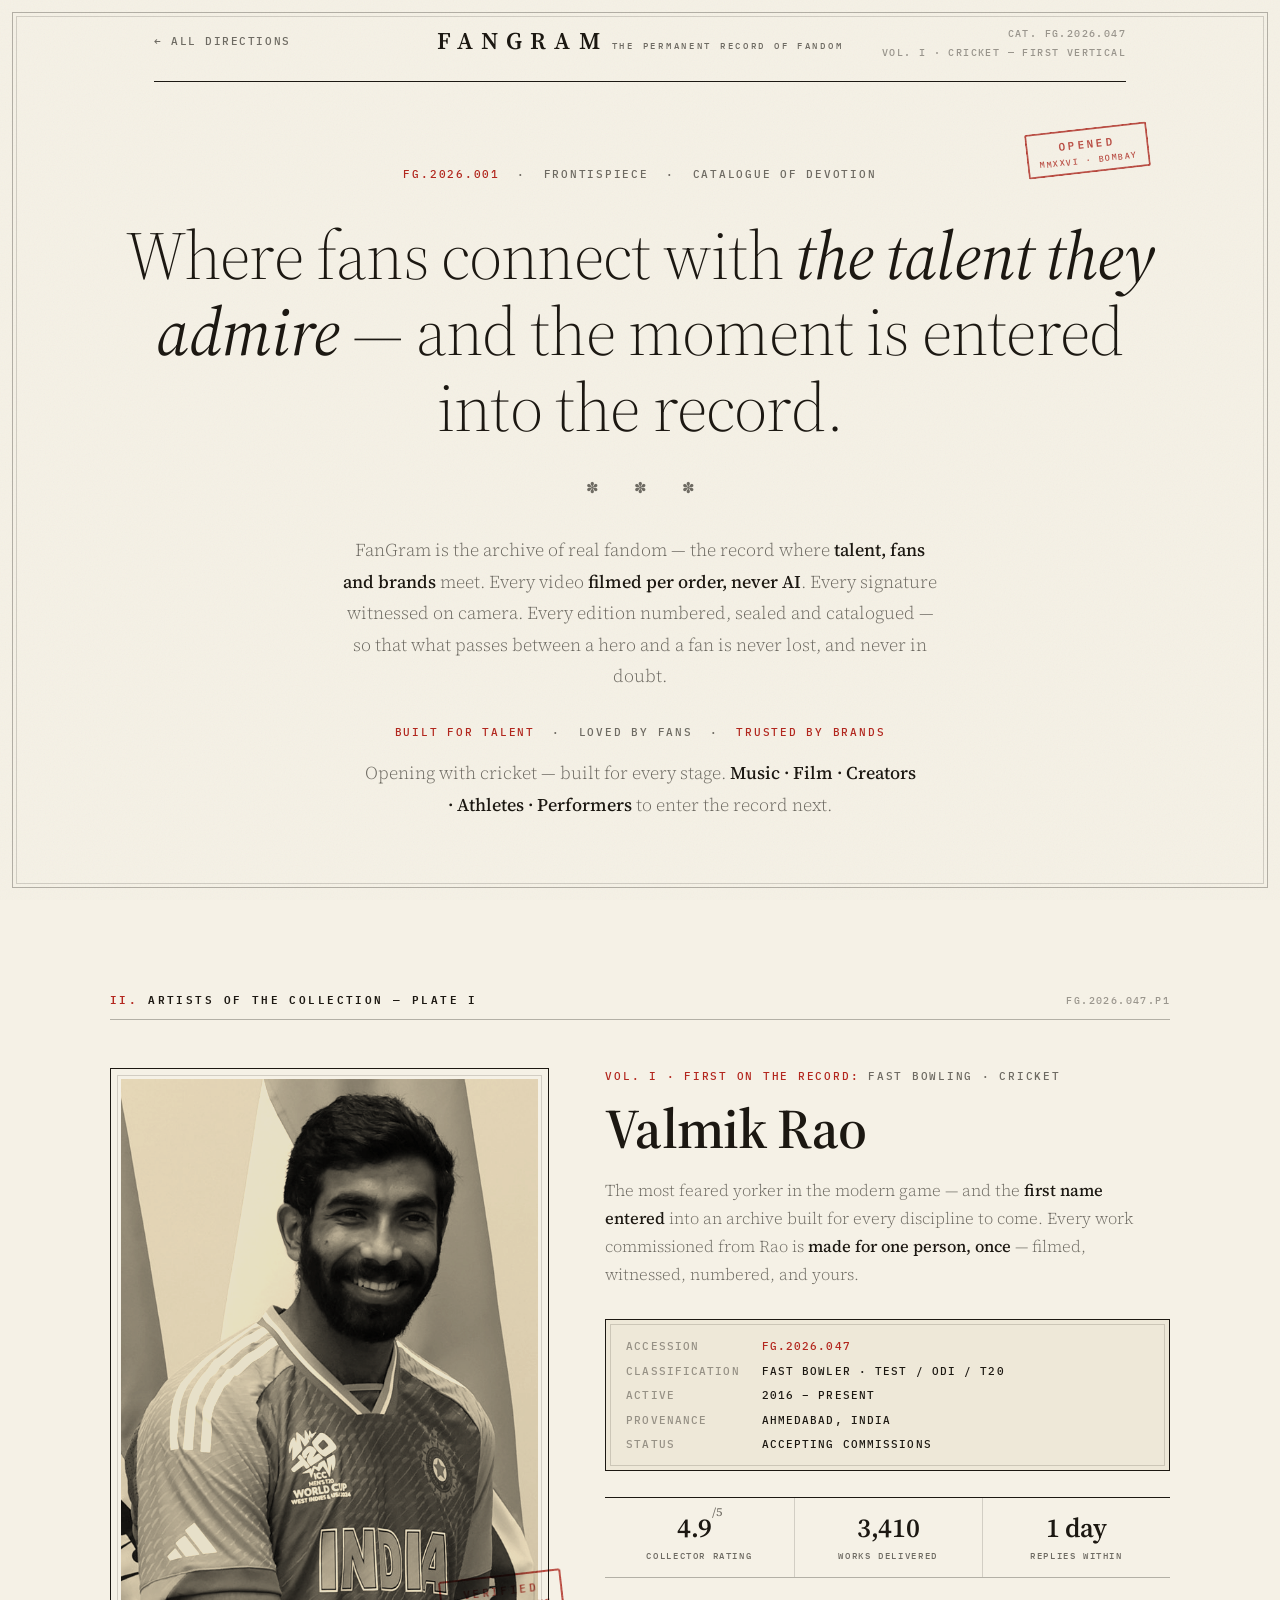
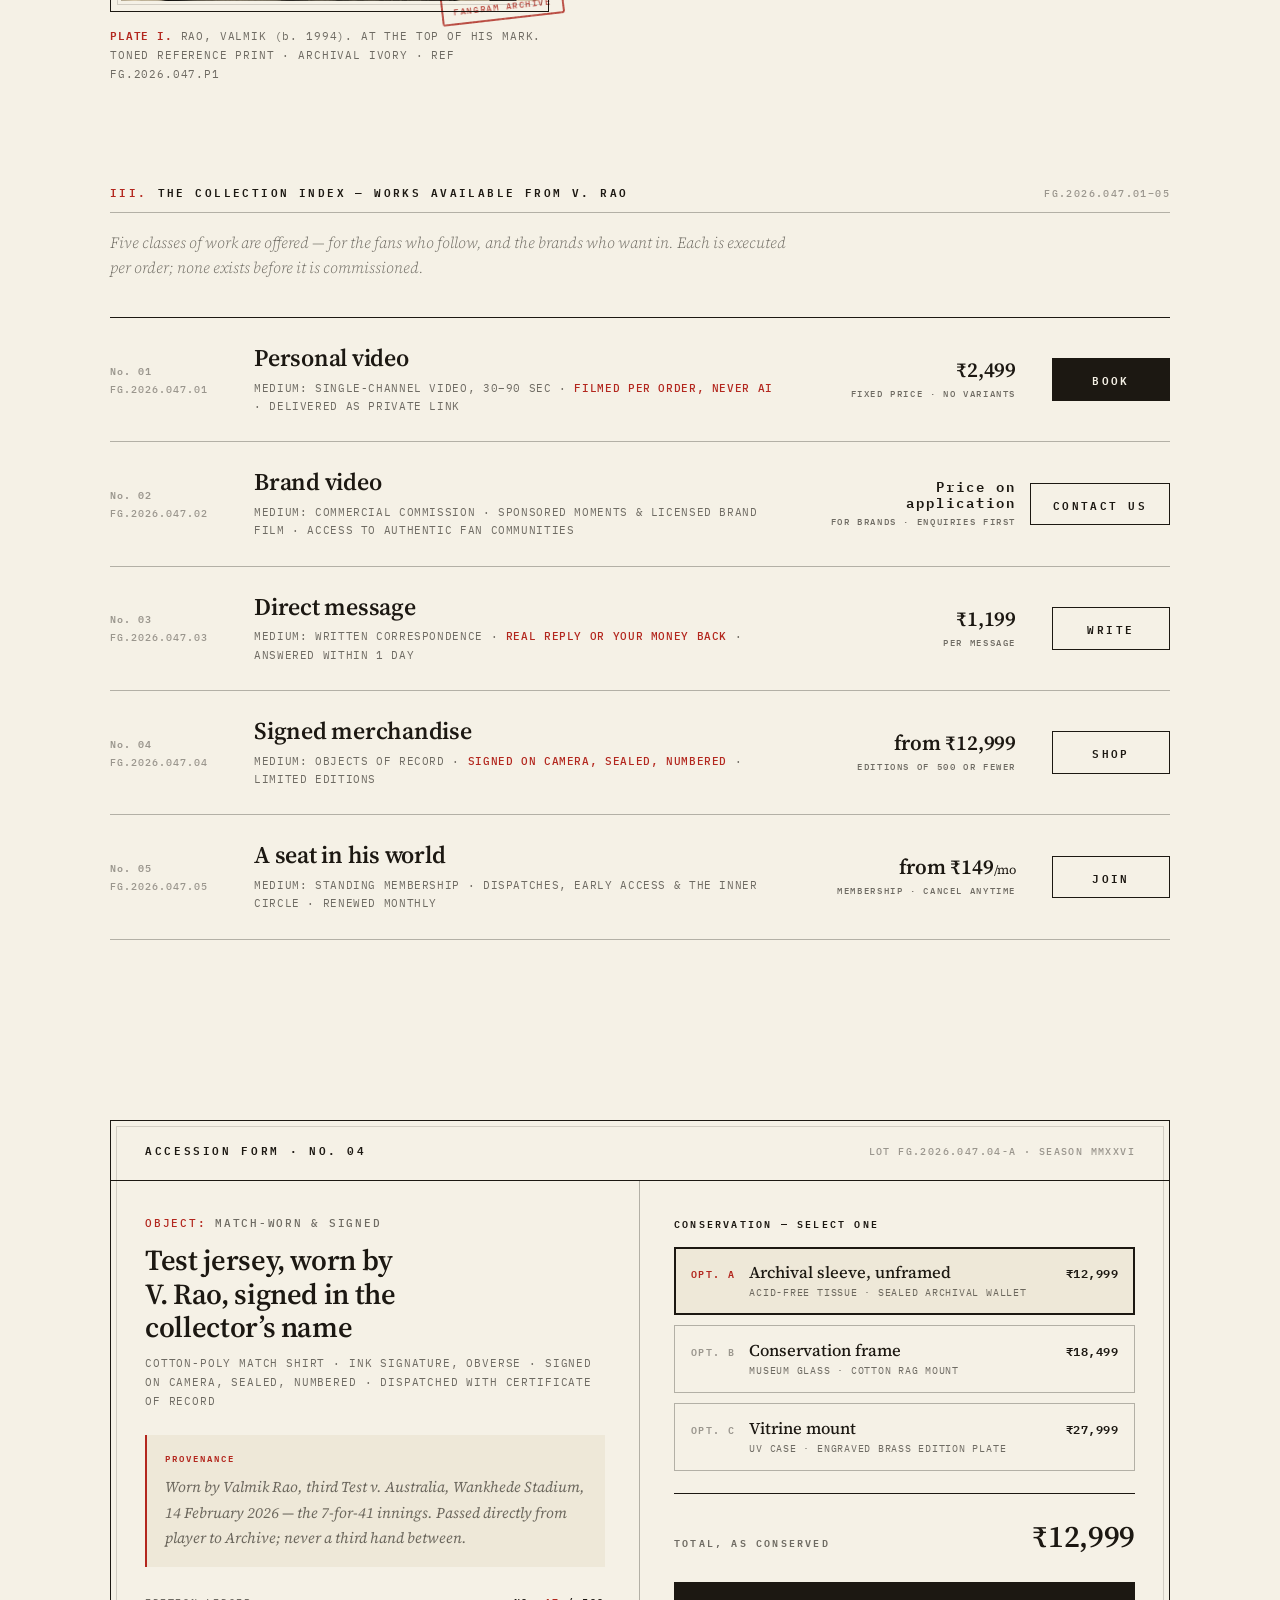
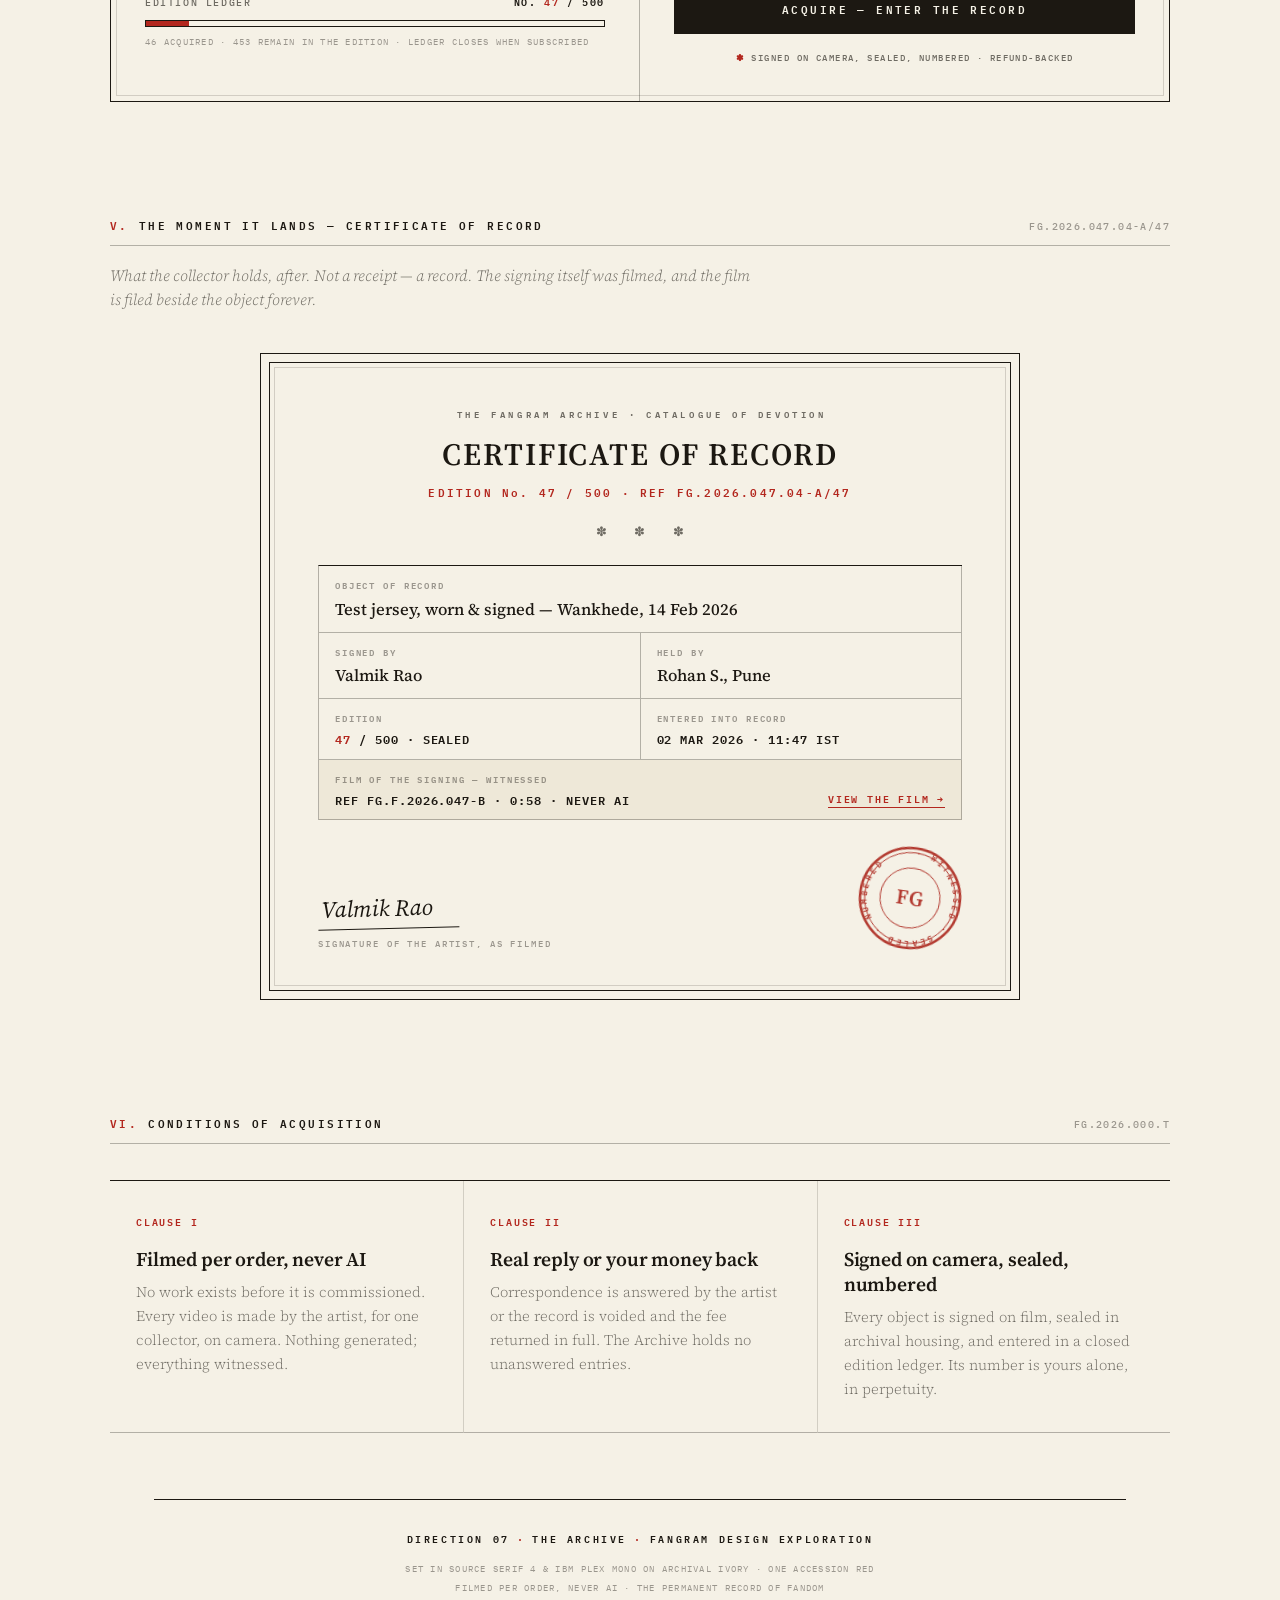
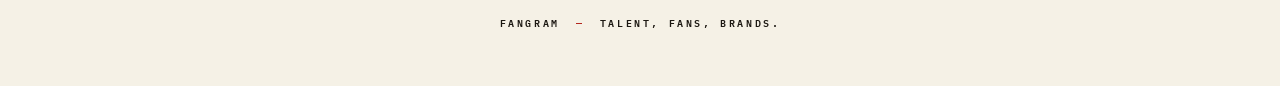
==== archive.html @ e4841513 "Repivot all 12 directions + hub: cricket-brand → talent-fans-brands FanGram reframed everywhere as a" ====
<!DOCTYPE html>
<html lang="en">
<head>
<meta charset="UTF-8">
<meta name="viewport" content="width=device-width, initial-scale=1.0">
<title>FanGram — Direction 07 · The Archive</title>
<link rel="preconnect" href="https://fonts.googleapis.com">
<link rel="preconnect" href="https://fonts.gstatic.com" crossorigin>
<link href="https://fonts.googleapis.com/css2?family=Source+Serif+4:ital,opsz,wght@0,8..60,300..700;1,8..60,300..700&family=IBM+Plex+Mono:ital,wght@0,400;0,500;0,600;1,400&display=swap" rel="stylesheet">
<style>
  :root{
    --paper:#F5F1E6;
    --paper-deep:#EEE8D8;
    --paper-shade:#E7E0CC;
    --ink:#1C1812;
    --ink-60:rgba(28,24,18,.62);
    --ink-40:rgba(28,24,18,.42);
    --rule:rgba(28,24,18,.30);
    --rule-soft:rgba(28,24,18,.16);
    --red:#B3271E;
    --serif:'Source Serif 4',Georgia,serif;
    --mono:'IBM Plex Mono','Courier New',monospace;
  }
  *{margin:0;padding:0;box-sizing:border-box}
  html{scroll-behavior:smooth}
  @media (prefers-reduced-motion:reduce){html{scroll-behavior:auto}}
  body{
    background:var(--paper);
    color:var(--ink);
    font-family:var(--serif);
    font-size:17px;
    line-height:1.6;
    -webkit-font-smoothing:antialiased;
    position:relative;
  }
  /* archival paper grain */
  body::after{
    content:"";position:fixed;inset:0;z-index:60;pointer-events:none;
    opacity:.05;mix-blend-mode:multiply;
    background-image:url('data:image/svg+xml;utf8,<svg xmlns="http://www.w3.org/2000/svg" width="180" height="180"><filter id="n"><feTurbulence type="fractalNoise" baseFrequency="0.75" numOctaves="2" stitchTiles="stitch"/></filter><rect width="180" height="180" filter="url(%23n)"/></svg>');
  }
  /* plate frame around the whole page */
  .frame{position:fixed;inset:12px;border:1px solid var(--rule);pointer-events:none;z-index:55}
  .frame::after{content:"";position:absolute;inset:3px;border:1px solid var(--rule-soft)}
  @media (max-width:640px){.frame{inset:7px}.frame::after{inset:2px}}

  ::selection{background:var(--red);color:var(--paper)}
  a{color:inherit}
  img{max-width:100%;display:block}

  .wrap{max-width:1060px;margin:0 auto;padding:0 44px}
  @media (max-width:640px){.wrap{padding:0 24px}}

  /* ---------- type utilities ---------- */
  .mono{font-family:var(--mono)}
  .meta{
    font-family:var(--mono);font-size:11px;font-weight:500;
    letter-spacing:.16em;text-transform:uppercase;color:var(--ink-60);
  }
  .meta-red{color:var(--red)}
  .plate-no{
    font-family:var(--mono);font-size:10px;font-weight:500;
    letter-spacing:.14em;color:var(--ink-40);
  }
  .rule{border:none;border-top:1px solid var(--rule);margin:0}
  .rule-double{border:none;border-top:1px solid var(--ink);position:relative;margin:0}
  .rule-double::after{content:"";position:absolute;left:0;right:0;top:3px;border-top:1px solid var(--rule)}

  /* ---------- stamps ---------- */
  .stamp{
    display:inline-block;
    font-family:var(--mono);font-size:11px;font-weight:600;
    letter-spacing:.22em;text-transform:uppercase;line-height:1.35;
    color:var(--red);
    border:2px solid var(--red);
    outline:1px solid var(--red);outline-offset:2.5px;
    padding:.55em .95em .5em;
    border-radius:2px;
    transform:rotate(-6.5deg);
    mix-blend-mode:multiply;
    opacity:.88;
    text-align:center;
    -webkit-mask-image:url('data:image/svg+xml;utf8,<svg xmlns="http://www.w3.org/2000/svg" width="140" height="140"><filter id="g"><feTurbulence type="fractalNoise" baseFrequency="0.55" numOctaves="3" stitchTiles="stitch"/><feColorMatrix type="matrix" values="0 0 0 0 1  0 0 0 0 1  0 0 0 0 1  0 0 0 0.55 0.62"/></filter><rect width="140" height="140" filter="url(%23g)"/></svg>');
    mask-image:url('data:image/svg+xml;utf8,<svg xmlns="http://www.w3.org/2000/svg" width="140" height="140"><filter id="g"><feTurbulence type="fractalNoise" baseFrequency="0.55" numOctaves="3" stitchTiles="stitch"/><feColorMatrix type="matrix" values="0 0 0 0 1  0 0 0 0 1  0 0 0 0 1  0 0 0 0.55 0.62"/></filter><rect width="140" height="140" filter="url(%23g)"/></svg>');
  }
  .stamp small{display:block;font-size:8.5px;font-weight:500;letter-spacing:.18em;margin-top:.35em}

  /* ---------- masthead ---------- */
  .masthead{padding:26px 0 0}
  .masthead-row{
    display:grid;grid-template-columns:1fr auto 1fr;align-items:center;gap:16px;
    padding-bottom:20px;
  }
  .back-link{
    font-family:var(--mono);font-size:11px;font-weight:500;letter-spacing:.14em;
    text-transform:uppercase;text-decoration:none;color:var(--ink-60);
    border-bottom:1px solid transparent;padding-bottom:2px;
    transition:color .2s,border-color .2s;justify-self:start;
  }
  .back-link:hover,.back-link:focus-visible{color:var(--red);border-color:var(--red)}
  .wordmark{text-align:center;text-decoration:none;display:block}
  .wordmark .wm{
    font-family:var(--serif);font-weight:600;font-size:24px;letter-spacing:.34em;
    text-transform:uppercase;text-indent:.34em; /* optically re-center tracked caps */
    color:var(--ink);line-height:1;
  }
  .wordmark .wm-sub{
    font-family:var(--mono);font-size:8.5px;font-weight:500;letter-spacing:.32em;
    text-transform:uppercase;color:var(--ink-60);margin-top:7px;text-indent:.32em;
  }
  .masthead-cat{justify-self:end;text-align:right}
  @media (max-width:760px){
    .masthead-row{grid-template-columns:1fr auto;grid-template-rows:auto auto;row-gap:18px}
    .wordmark{grid-column:1 / -1;grid-row:2;order:2}
    .masthead-cat{grid-row:1}
  }

  /* ---------- section running heads ---------- */
  .running-head{
    display:flex;justify-content:space-between;align-items:baseline;gap:16px;
    padding:14px 0 10px;border-bottom:1px solid var(--rule);
  }
  .running-head .rh-title{
    font-family:var(--mono);font-size:11px;font-weight:600;letter-spacing:.22em;
    text-transform:uppercase;color:var(--ink);
  }
  .running-head .rh-title .num{color:var(--red);margin-right:.9em}

  /* ---------- hero / frontispiece ---------- */
  .frontispiece{padding:84px 0 92px;text-align:center;position:relative}
  .frontispiece .fp-eyebrow{margin-bottom:34px}
  .fp-ornament{
    font-family:var(--serif);font-size:15px;letter-spacing:.9em;text-indent:.9em;
    color:var(--ink-60);margin:30px 0;
  }
  .frontispiece h1{
    font-family:var(--serif);font-weight:300;
    font-size:clamp(38px,6.2vw,68px);
    line-height:1.12;letter-spacing:-.012em;
    max-width:17em;margin:0 auto;
  }
  .frontispiece h1 em{font-style:italic;font-weight:400}
  .frontispiece .fp-dek{
    max-width:33em;margin:34px auto 0;
    font-size:18px;line-height:1.75;color:var(--ink-60);
    font-weight:300;
  }
  .frontispiece .fp-dek strong{font-weight:500;color:var(--ink)}
  .fp-stamp{position:absolute;right:2%;top:46px}
  @media (max-width:760px){
    .frontispiece{padding:64px 0 70px}
    .fp-stamp{position:static;display:inline-block;margin-top:40px}
  }

  /* ---------- talent plate ---------- */
  .talent{padding:64px 0 30px}
  .talent-grid{
    display:grid;grid-template-columns:minmax(0,7fr) minmax(0,9fr);
    gap:56px;align-items:start;margin-top:48px;
  }
  @media (max-width:860px){.talent-grid{grid-template-columns:1fr;gap:44px}}

  figure.plate{position:relative}
  .plate-img-box{
    border:1px solid var(--ink);
    padding:10px;background:var(--paper);
    position:relative;
  }
  .plate-img-box::after{content:"";position:absolute;inset:6px;border:1px solid var(--rule-soft);pointer-events:none}
  .plate-img{
    position:relative;overflow:hidden;background:var(--paper-shade);
  }
  .plate-img img{
    width:100%;aspect-ratio:4/5;object-fit:cover;object-position:top center;
    filter:grayscale(1) contrast(1.1) brightness(1.06) sepia(.30) saturate(.85);
    mix-blend-mode:multiply;
  }
  figure.plate figcaption{
    margin-top:14px;
    font-family:var(--mono);font-size:10.5px;line-height:1.8;
    letter-spacing:.08em;color:var(--ink-60);
  }
  figure.plate figcaption .cap-no{color:var(--red);font-weight:600}
  .plate-corner-stamp{position:absolute;right:-14px;bottom:64px;z-index:2}
  @media (max-width:860px){.plate-corner-stamp{right:2px}}

  .talent-id .t-discipline{margin-bottom:14px}
  .talent-id h2{
    font-family:var(--serif);font-weight:600;
    font-size:clamp(38px,5vw,56px);line-height:1.02;letter-spacing:-.015em;
  }
  .talent-id .t-bio{
    margin-top:20px;font-size:16.5px;line-height:1.7;color:var(--ink-60);max-width:32em;
    font-weight:300;
  }
  .talent-id .t-bio strong{color:var(--ink);font-weight:500}

  /* specimen label */
  .specimen{
    margin-top:30px;border:1px solid var(--ink);background:var(--paper-deep);
    padding:18px 20px 16px;position:relative;
  }
  .specimen::after{content:"";position:absolute;inset:4px;border:1px solid var(--rule-soft);pointer-events:none}
  .specimen dl{
    display:grid;grid-template-columns:auto 1fr;column-gap:22px;row-gap:7px;
    font-family:var(--mono);font-size:11px;letter-spacing:.1em;
  }
  .specimen dt{color:var(--ink-40);text-transform:uppercase;font-weight:500}
  .specimen dd{color:var(--ink);font-weight:500;text-transform:uppercase}
  .specimen dd .red{color:var(--red)}

  /* condition report / trust strip */
  .condition{
    margin-top:26px;display:grid;grid-template-columns:1fr 1fr 1fr;
    border-top:1px solid var(--ink);border-bottom:1px solid var(--rule);
  }
  .condition>div{
    padding:16px 8px 14px;text-align:center;
  }
  .condition>div+div{border-left:1px solid var(--rule-soft)}
  .condition .c-val{
    font-family:var(--serif);font-size:27px;font-weight:600;line-height:1;letter-spacing:-.01em;
  }
  .condition .c-val sup{font-size:12px;font-weight:400;color:var(--ink-60);top:-.9em;position:relative}
  .condition .c-key{margin-top:8px;font-family:var(--mono);font-size:9px;font-weight:500;
    letter-spacing:.18em;text-transform:uppercase;color:var(--ink-60)}
  @media (max-width:400px){.condition .c-val{font-size:22px}}

  /* ---------- collection index (offerings) ---------- */
  .index-sec{padding:56px 0 40px}
  .index-note{margin:18px 0 0;max-width:44em;font-size:15.5px;color:var(--ink-60);font-weight:300;font-style:italic}
  .index-list{margin-top:36px;border-top:1px solid var(--ink)}
  .index-row{
    display:grid;
    grid-template-columns:118px minmax(0,1fr) 205px 128px;
    gap:26px;align-items:center;
    padding:26px 0;
    border-bottom:1px solid var(--rule);
    position:relative;
    transition:background-color .25s;
  }
  .index-row:hover{background:linear-gradient(to right,transparent,var(--paper-deep) 12%,var(--paper-deep) 88%,transparent)}
  .index-row .ir-no{
    font-family:var(--mono);font-size:10px;font-weight:500;letter-spacing:.1em;
    color:var(--ink-40);line-height:1.9;transition:color .25s;
  }
  .index-row:hover .ir-no{color:var(--red)}
  .index-row .ir-no b{display:block;font-size:10px;color:inherit;font-weight:600}
  .ir-body h3{
    font-family:var(--serif);font-size:24px;font-weight:600;line-height:1.15;letter-spacing:-.01em;
  }
  .ir-body .ir-medium{
    margin-top:7px;font-family:var(--mono);font-size:10.5px;letter-spacing:.06em;
    color:var(--ink-60);line-height:1.75;
  }
  .ir-body .ir-medium .gtee{color:var(--red);font-weight:500}
  .ir-price{text-align:right}
  .ir-price .p-main{
    font-family:var(--serif);font-size:21px;font-weight:600;letter-spacing:-.01em;line-height:1.15;
  }
  .ir-price .p-main.poa{font-size:14px;font-family:var(--mono);font-weight:600;letter-spacing:.14em}
  .ir-price .p-sub{
    margin-top:5px;font-family:var(--mono);font-size:9px;font-weight:500;
    letter-spacing:.18em;text-transform:uppercase;color:var(--ink-60);
  }
  .ir-cta{justify-self:end}
  .btn{
    display:inline-block;cursor:pointer;text-decoration:none;text-align:center;
    font-family:var(--mono);font-size:11px;font-weight:600;letter-spacing:.22em;
    text-transform:uppercase;
    color:var(--ink);background:transparent;
    border:1px solid var(--ink);
    padding:12px 22px 11px;min-width:118px;
    transition:background-color .2s,color .2s;
  }
  .btn:hover,.btn:focus-visible{background:var(--ink);color:var(--paper)}
  .btn-solid{background:var(--ink);color:var(--paper)}
  .btn-solid:hover,.btn-solid:focus-visible{background:var(--red);border-color:var(--red);color:var(--paper)}
  :focus-visible{outline:2px solid var(--red);outline-offset:3px}

  @media (max-width:900px){
    .index-row{grid-template-columns:minmax(0,1fr) auto;grid-template-rows:auto auto;row-gap:16px}
    .index-row .ir-no{grid-column:1/-1;line-height:1.5}
    .index-row .ir-no b{display:inline;margin-right:1.2em}
    .ir-price{grid-row:2;grid-column:1;text-align:left;align-self:end}
    .ir-cta{grid-row:2;grid-column:2;align-self:end}
    .ir-body{grid-column:1/-1}
  }

  /* ---------- accession form (order moment) ---------- */
  .accession-sec{padding:56px 0 44px}
  .accession{
    margin-top:40px;border:1px solid var(--ink);background:var(--paper);position:relative;
  }
  .accession::before{content:"";position:absolute;inset:5px;border:1px solid var(--rule-soft);pointer-events:none}
  .acc-head{
    display:flex;justify-content:space-between;align-items:baseline;gap:14px;flex-wrap:wrap;
    padding:20px 34px;border-bottom:1px solid var(--ink);
  }
  .acc-head .ah-t{font-family:var(--mono);font-size:11px;font-weight:600;letter-spacing:.24em;text-transform:uppercase}
  .acc-grid{display:grid;grid-template-columns:minmax(0,1fr) minmax(0,1fr)}
  .acc-obj{padding:34px;border-right:1px solid var(--rule)}
  .acc-obj h3{
    font-family:var(--serif);font-size:29px;font-weight:600;line-height:1.15;letter-spacing:-.012em;max-width:11em;
  }
  .acc-obj .obj-medium{
    margin-top:10px;font-family:var(--mono);font-size:10.5px;letter-spacing:.08em;color:var(--ink-60);line-height:1.8;
  }
  .provenance{
    margin-top:24px;padding:16px 18px;background:var(--paper-deep);
    border-left:2px solid var(--red);
    font-size:15px;line-height:1.7;font-style:italic;color:var(--ink-60);
  }
  .provenance .pv-label{
    display:block;font-style:normal;font-family:var(--mono);font-size:9px;font-weight:600;
    letter-spacing:.22em;text-transform:uppercase;color:var(--red);margin-bottom:8px;
  }
  /* edition ledger */
  .ledger{margin-top:26px}
  .ledger .lg-row{display:flex;justify-content:space-between;align-items:baseline;
    font-family:var(--mono);font-size:10px;font-weight:500;letter-spacing:.16em;
    text-transform:uppercase;color:var(--ink-60);margin-bottom:9px}
  .ledger .lg-row .lg-num{color:var(--ink);font-weight:600}
  .ledger .lg-row .lg-num i{font-style:normal;color:var(--red)}
  .lg-bar{position:relative;height:7px;border:1px solid var(--ink);background:var(--paper)}
  .lg-bar .lg-fill{position:absolute;left:0;top:0;bottom:0;width:9.4%;background:var(--red)}
  .lg-foot{margin-top:8px;font-family:var(--mono);font-size:9px;letter-spacing:.14em;
    text-transform:uppercase;color:var(--ink-40)}

  .acc-form{padding:34px;position:relative}
  .acc-form .cf-label{
    font-family:var(--mono);font-size:10px;font-weight:600;letter-spacing:.22em;
    text-transform:uppercase;color:var(--ink);margin-bottom:16px;
  }
  .tier{display:block;cursor:pointer;position:relative;margin-bottom:10px}
  .tier input{position:absolute;opacity:0;pointer-events:none}
  .tier .tier-box{
    display:grid;grid-template-columns:auto 1fr auto;gap:14px;align-items:baseline;
    border:1px solid var(--rule);padding:14px 16px;
    transition:border-color .2s,background-color .2s;
  }
  .tier .t-opt{font-family:var(--mono);font-size:10px;font-weight:600;letter-spacing:.14em;color:var(--ink-40)}
  .tier .t-name{font-family:var(--serif);font-size:16.5px;font-weight:500;line-height:1.35}
  .tier .t-name small{
    display:block;font-family:var(--mono);font-size:9.5px;font-weight:400;
    letter-spacing:.08em;color:var(--ink-60);margin-top:3px;text-transform:uppercase;
  }
  .tier .t-price{font-family:var(--mono);font-size:12px;font-weight:600;letter-spacing:.04em}
  .tier input:checked + .tier-box{border-color:var(--ink);background:var(--paper-deep);box-shadow:inset 0 0 0 1px var(--ink)}
  .tier input:checked + .tier-box .t-opt{color:var(--red)}
  .tier input:focus-visible + .tier-box{outline:2px solid var(--red);outline-offset:2px}
  .acc-total{
    display:flex;justify-content:space-between;align-items:baseline;
    border-top:1px solid var(--ink);margin-top:22px;padding-top:18px;
  }
  .acc-total .tt-label{font-family:var(--mono);font-size:10px;font-weight:600;letter-spacing:.22em;text-transform:uppercase;color:var(--ink-60)}
  .acc-total .tt-val{font-family:var(--serif);font-size:31px;font-weight:600;letter-spacing:-.01em}
  .acc-cta{margin-top:20px}
  .acc-cta .btn{width:100%;padding:16px 22px 15px}
  .acc-gtee{
    margin-top:14px;text-align:center;font-family:var(--mono);font-size:9px;font-weight:500;
    letter-spacing:.16em;text-transform:uppercase;color:var(--ink-60);line-height:2;
  }
  .acc-gtee b{color:var(--red);font-weight:600}
  /* acquired stamp overlay */
  .acquired-stamp{
    position:absolute;right:26px;bottom:118px;z-index:3;
    transform:rotate(-11deg) scale(1);
    display:none;
  }
  .accession.stamped .acquired-stamp{display:inline-block;animation:stampIn .38s cubic-bezier(.2,1.6,.4,1) both}
  @keyframes stampIn{
    0%{opacity:0;transform:rotate(-11deg) scale(2.1)}
    62%{opacity:1;transform:rotate(-11deg) scale(.96)}
    100%{opacity:.88;transform:rotate(-11deg) scale(1)}
  }
  @media (max-width:860px){
    .acc-grid{grid-template-columns:1fr}
    .acc-obj{border-right:none;border-bottom:1px solid var(--rule)}
    .acc-obj,.acc-form{padding:26px 22px}
    .acc-head{padding:18px 22px}
    .acquired-stamp{bottom:96px;right:14px}
  }

  /* ---------- certificate (the moment it lands) ---------- */
  .cert-sec{padding:56px 0 48px}
  .cert-lede{margin:18px 0 0;max-width:42em;font-size:15.5px;color:var(--ink-60);font-weight:300;font-style:italic}
  .certificate{
    margin:40px auto 0;max-width:760px;
    border:1px solid var(--ink);background:var(--paper);
    position:relative;padding:8px;
  }
  .cert-inner{border:1px solid var(--ink);padding:44px 48px 40px;position:relative}
  .cert-inner::before{content:"";position:absolute;inset:4px;border:1px solid var(--rule-soft);pointer-events:none}
  .cert-top{text-align:center}
  .cert-top .ct-arch{font-family:var(--mono);font-size:9px;font-weight:600;letter-spacing:.4em;text-transform:uppercase;color:var(--ink-60);text-indent:.4em}
  .cert-top h3{
    margin-top:14px;font-family:var(--serif);font-weight:600;font-size:clamp(24px,3.4vw,31px);
    letter-spacing:.06em;text-transform:uppercase;line-height:1.2;
  }
  .cert-top .ct-no{margin-top:10px;font-family:var(--mono);font-size:11px;font-weight:600;letter-spacing:.2em;color:var(--red)}
  .cert-orn{text-align:center;font-size:13px;letter-spacing:.8em;text-indent:.8em;color:var(--ink-60);margin:22px 0}
  .cert-fields{
    display:grid;grid-template-columns:1fr 1fr;gap:0;
    border-top:1px solid var(--ink);border-left:1px solid var(--rule);
  }
  .cert-fields>div{
    border-right:1px solid var(--rule);border-bottom:1px solid var(--rule);
    padding:13px 16px 11px;
  }
  .cert-fields .wide{grid-column:1/-1}
  .cf-k{font-family:var(--mono);font-size:8.5px;font-weight:600;letter-spacing:.22em;text-transform:uppercase;color:var(--ink-40)}
  .cf-v{margin-top:5px;font-family:var(--serif);font-size:16.5px;font-weight:500;line-height:1.4}
  .cf-v.mono-v{font-family:var(--mono);font-size:12px;font-weight:600;letter-spacing:.08em}
  .cf-v .red{color:var(--red)}
  .film-row{background:var(--paper-deep)}
  .film-row .film-line{display:flex;justify-content:space-between;align-items:center;gap:14px;flex-wrap:wrap}
  .film-link{
    font-family:var(--mono);font-size:10px;font-weight:600;letter-spacing:.18em;text-transform:uppercase;
    color:var(--red);text-decoration:none;border-bottom:1px solid var(--red);padding-bottom:2px;white-space:nowrap;
  }
  .film-link:hover{color:var(--ink);border-color:var(--ink)}
  .cert-foot{
    margin-top:26px;display:flex;justify-content:space-between;align-items:flex-end;gap:20px;flex-wrap:wrap;
  }
  .cert-sign .cs-line{
    font-family:var(--serif);font-style:italic;font-size:23px;line-height:1;
    border-bottom:1px solid var(--ink);padding:0 26px 8px 4px;display:inline-block;
    transform:rotate(-1.5deg);
  }
  .cert-sign .cs-cap{margin-top:8px;font-family:var(--mono);font-size:8.5px;font-weight:500;letter-spacing:.22em;text-transform:uppercase;color:var(--ink-40)}
  /* circular seal */
  .seal{width:104px;height:104px;position:relative;flex:none;mix-blend-mode:multiply;opacity:.9;transform:rotate(8deg)}
  .seal svg{width:100%;height:100%;display:block}
  @media (max-width:640px){
    .cert-inner{padding:30px 20px 28px}
    .cert-fields{grid-template-columns:1fr}
    .cert-fields>div{border-right:1px solid var(--rule)}
  }

  /* ---------- conditions of acquisition ---------- */
  .conditions{padding:52px 0 26px}
  .cond-grid{
    margin-top:36px;display:grid;grid-template-columns:1fr 1fr 1fr;
    border-top:1px solid var(--ink);
  }
  .cond{padding:26px 26px 30px;border-bottom:1px solid var(--rule);position:relative}
  .cond+.cond{border-left:1px solid var(--rule-soft)}
  .cond .cd-no{font-family:var(--mono);font-size:10px;font-weight:600;letter-spacing:.18em;color:var(--red)}
  .cond h4{margin-top:12px;font-family:var(--serif);font-size:19.5px;font-weight:600;line-height:1.3;letter-spacing:-.008em}
  .cond p{margin-top:9px;font-size:14.5px;line-height:1.65;color:var(--ink-60);font-weight:300}
  @media (max-width:760px){
    .cond-grid{grid-template-columns:1fr}
    .cond+.cond{border-left:none}
  }

  /* ---------- footer ---------- */
  footer{padding:40px 0 56px;text-align:center}
  .foot-rule{margin-bottom:30px}
  footer .f-main{font-family:var(--mono);font-size:10px;font-weight:600;letter-spacing:.26em;text-transform:uppercase;color:var(--ink)}
  footer .f-main .sep{color:var(--red);margin:0 .7em}
  footer .colophon{
    margin-top:14px;font-family:var(--mono);font-size:9px;font-weight:400;
    letter-spacing:.14em;text-transform:uppercase;color:var(--ink-40);line-height:2.1;
  }

  /* ---------- reveal ---------- */
  .reveal{opacity:0;transform:translateY(16px);transition:opacity .7s ease,transform .7s ease}
  .reveal.in{opacity:1;transform:none}
  @media (prefers-reduced-motion:reduce){
    .reveal{opacity:1;transform:none;transition:none}
    .accession.stamped .acquired-stamp{animation:none;opacity:.88}
    *{transition-duration:.001s !important;animation-duration:.001s !important}
  }
</style>
</head>
<body>

<div class="frame" aria-hidden="true"></div>

<!-- ══════════════ MASTHEAD ══════════════ -->
<header class="masthead">
  <div class="wrap">
    <div class="masthead-row">
      <a class="back-link" href="index.html">&larr; All directions</a>
      <a class="wordmark" href="#" aria-label="FanGram — The Archive">
        <span class="wm">FanGram</span>
        <span class="wm-sub">The Permanent Record of Fandom</span>
      </a>
      <div class="masthead-cat">
        <div class="plate-no">CAT. FG.2026.047</div>
        <div class="plate-no" style="margin-top:3px">VOL. I &middot; CRICKET &mdash; FIRST VERTICAL</div>
      </div>
    </div>
    <hr class="rule-double">
  </div>
</header>

<!-- ══════════════ I. FRONTISPIECE ══════════════ -->
<section class="frontispiece wrap reveal" aria-labelledby="hero-h">
  <span class="stamp fp-stamp" aria-hidden="true">Opened<small>MMXXVI &middot; Bombay</small></span>
  <p class="meta fp-eyebrow"><span class="meta-red">FG.2026.001</span> &nbsp;&middot;&nbsp; Frontispiece &nbsp;&middot;&nbsp; Catalogue of Devotion</p>
  <h1 id="hero-h">Where fans connect with <em>the talent they admire</em> &mdash; and the moment is entered into the record.</h1>
  <div class="fp-ornament" aria-hidden="true">&#10045;&ensp;&#10045;&ensp;&#10045;</div>
  <p class="fp-dek">FanGram is the archive of real fandom &mdash; the record where <strong>talent, fans and brands</strong> meet. Every video <strong>filmed per order, never AI</strong>. Every signature witnessed on camera. Every edition numbered, sealed and catalogued &mdash; so that what passes between a hero and a fan is never lost, and never in doubt.</p>
  <p class="meta" style="margin-top:32px"><span class="meta-red">Built for Talent</span> &nbsp;&middot;&nbsp; Loved by Fans &nbsp;&middot;&nbsp; <span class="meta-red">Trusted by Brands</span></p>
  <p class="fp-dek" style="max-width:31em;margin-top:16px">Opening with cricket &mdash; built for every stage. <strong>Music &middot; Film &middot; Creators &middot; Athletes &middot; Performers</strong> to enter the record next.</p>
</section>

<!-- ══════════════ II. THE TALENT PLATE ══════════════ -->
<section class="talent wrap" aria-labelledby="talent-h">
  <div class="running-head reveal">
    <span class="rh-title"><span class="num">II.</span>Artists of the Collection &mdash; Plate I</span>
    <span class="plate-no">FG.2026.047.P1</span>
  </div>

  <div class="talent-grid">
    <figure class="plate reveal">
      <div class="plate-img-box">
        <div class="plate-img">
          <img src="assets/players/bumrah.jpg" alt="Valmik Rao, fast bowler, rendered as an archival duotone plate">
        </div>
      </div>
      <span class="stamp plate-corner-stamp" aria-hidden="true">Verified<small>FanGram Archive</small></span>
      <figcaption>
        <span class="cap-no">PLATE I.</span> RAO, VALMIK (b. 1994). AT THE TOP OF HIS MARK.<br>
        TONED REFERENCE PRINT &middot; ARCHIVAL IVORY &middot; REF FG.2026.047.P1
      </figcaption>
    </figure>

    <div class="talent-id reveal">
      <p class="meta t-discipline"><span class="meta-red">Vol. I &middot; First on the record:</span> Fast bowling &middot; Cricket</p>
      <h2 id="talent-h">Valmik Rao</h2>
      <p class="t-bio">The most feared yorker in the modern game &mdash; and the <strong>first name entered</strong> into an archive built for every discipline to come. Every work commissioned from Rao is <strong>made for one person, once</strong> &mdash; filmed, witnessed, numbered, and yours.</p>

      <div class="specimen" role="group" aria-label="Catalogue specimen data for Valmik Rao">
        <dl>
          <dt>Accession</dt><dd><span class="red">FG.2026.047</span></dd>
          <dt>Classification</dt><dd>Fast Bowler &middot; Test / ODI / T20</dd>
          <dt>Active</dt><dd>2016 &ndash; Present</dd>
          <dt>Provenance</dt><dd>Ahmedabad, India</dd>
          <dt>Status</dt><dd>Accepting commissions</dd>
        </dl>
      </div>

      <div class="condition" role="group" aria-label="Condition report — trust indicators">
        <div>
          <div class="c-val">4.9<sup>/5</sup></div>
          <div class="c-key">Collector Rating</div>
        </div>
        <div>
          <div class="c-val">3,410</div>
          <div class="c-key">Works Delivered</div>
        </div>
        <div>
          <div class="c-val">1 day</div>
          <div class="c-key">Replies Within</div>
        </div>
      </div>
    </div>
  </div>
</section>

<!-- ══════════════ III. THE COLLECTION INDEX ══════════════ -->
<section class="index-sec wrap" aria-labelledby="index-h">
  <div class="running-head reveal">
    <span class="rh-title" id="index-h"><span class="num">III.</span>The Collection Index &mdash; Works Available from V. Rao</span>
    <span class="plate-no">FG.2026.047.01&ndash;05</span>
  </div>
  <p class="index-note reveal">Five classes of work are offered &mdash; for the fans who follow, and the brands who want in. Each is executed per order; none exists before it is commissioned.</p>

  <div class="index-list">

    <article class="index-row reveal">
      <div class="ir-no"><b>No. 01</b>FG.2026.047.01</div>
      <div class="ir-body">
        <h3>Personal video</h3>
        <p class="ir-medium">MEDIUM: SINGLE-CHANNEL VIDEO, 30&ndash;90 SEC &middot; <span class="gtee">FILMED PER ORDER, NEVER AI</span> &middot; DELIVERED AS PRIVATE LINK</p>
      </div>
      <div class="ir-price">
        <div class="p-main">&#8377;2,499</div>
        <div class="p-sub">Fixed price &middot; No variants</div>
      </div>
      <div class="ir-cta"><a href="#" class="btn btn-solid">Book</a></div>
    </article>

    <article class="index-row reveal">
      <div class="ir-no"><b>No. 02</b>FG.2026.047.02</div>
      <div class="ir-body">
        <h3>Brand video</h3>
        <p class="ir-medium">MEDIUM: COMMERCIAL COMMISSION &middot; SPONSORED MOMENTS &amp; LICENSED BRAND FILM &middot; ACCESS TO AUTHENTIC FAN COMMUNITIES</p>
      </div>
      <div class="ir-price">
        <div class="p-main poa">Price on<br>application</div>
        <div class="p-sub">For brands &middot; enquiries first</div>
      </div>
      <div class="ir-cta"><a href="#" class="btn">Contact&nbsp;us</a></div>
    </article>

    <article class="index-row reveal">
      <div class="ir-no"><b>No. 03</b>FG.2026.047.03</div>
      <div class="ir-body">
        <h3>Direct message</h3>
        <p class="ir-medium">MEDIUM: WRITTEN CORRESPONDENCE &middot; <span class="gtee">REAL REPLY OR YOUR MONEY BACK</span> &middot; ANSWERED WITHIN 1 DAY</p>
      </div>
      <div class="ir-price">
        <div class="p-main">&#8377;1,199</div>
        <div class="p-sub">Per message</div>
      </div>
      <div class="ir-cta"><a href="#" class="btn">Write</a></div>
    </article>

    <article class="index-row reveal">
      <div class="ir-no"><b>No. 04</b>FG.2026.047.04</div>
      <div class="ir-body">
        <h3>Signed merchandise</h3>
        <p class="ir-medium">MEDIUM: OBJECTS OF RECORD &middot; <span class="gtee">SIGNED ON CAMERA, SEALED, NUMBERED</span> &middot; LIMITED EDITIONS</p>
      </div>
      <div class="ir-price">
        <div class="p-main">from &#8377;12,999</div>
        <div class="p-sub">Editions of 500 or fewer</div>
      </div>
      <div class="ir-cta"><a href="#accession" class="btn">Shop</a></div>
    </article>

    <article class="index-row reveal">
      <div class="ir-no"><b>No. 05</b>FG.2026.047.05</div>
      <div class="ir-body">
        <h3>A seat in his world</h3>
        <p class="ir-medium">MEDIUM: STANDING MEMBERSHIP &middot; DISPATCHES, EARLY ACCESS &amp; THE INNER CIRCLE &middot; RENEWED MONTHLY</p>
      </div>
      <div class="ir-price">
        <div class="p-main">from &#8377;149<span style="font-size:.6em;font-weight:400">/mo</span></div>
        <div class="p-sub">Membership &middot; Cancel anytime</div>
      </div>
      <div class="ir-cta"><a href="#" class="btn">Join</a></div>
    </article>

  </div>
</section>

<!-- ══════════════ IV. ACCESSION FORM — SIGNED MERCH ORDER ══════════════ -->
<section class="accession-sec wrap" id="accession" aria-labelledby="acc-h">
  <div class="running-head reveal">
    <span class="rh-title" id="acc-h"><span class="num">IV.</span>Form of Accession &mdash; Signed Merchandise</span>
    <span class="plate-no">FG.2026.047.04-A</span>
  </div>

  <div class="accession reveal" id="accCard">
    <div class="acc-head">
      <span class="ah-t">Accession Form &middot; No. 04</span>
      <span class="plate-no">LOT FG.2026.047.04-A &middot; SEASON MMXXVI</span>
    </div>
    <div class="acc-grid">

      <div class="acc-obj">
        <p class="meta" style="margin-bottom:12px"><span class="meta-red">Object:</span> Match-worn &amp; signed</p>
        <h3>Test jersey, worn by V.&nbsp;Rao, signed in the collector&rsquo;s name</h3>
        <p class="obj-medium">COTTON-POLY MATCH SHIRT &middot; INK SIGNATURE, OBVERSE &middot; SIGNED ON CAMERA, SEALED, NUMBERED &middot; DISPATCHED WITH CERTIFICATE OF RECORD</p>

        <div class="provenance">
          <span class="pv-label">Provenance</span>
          Worn by Valmik Rao, third Test v. Australia, Wankhede Stadium, 14 February 2026 &mdash; the 7-for-41 innings. Passed directly from player to Archive; never a third hand between.
        </div>

        <div class="ledger" role="group" aria-label="Edition ledger, number 47 of 500">
          <div class="lg-row">
            <span>Edition ledger</span>
            <span class="lg-num">No. <i>47</i> / 500</span>
          </div>
          <div class="lg-bar" aria-hidden="true"><span class="lg-fill"></span></div>
          <p class="lg-foot">46 acquired &middot; 453 remain in the edition &middot; ledger closes when subscribed</p>
        </div>
      </div>

      <div class="acc-form">
        <p class="cf-label">Conservation &mdash; select one</p>

        <label class="tier">
          <input type="radio" name="tier" value="12999" data-name="Archival sleeve" checked>
          <span class="tier-box">
            <span class="t-opt">OPT. A</span>
            <span class="t-name">Archival sleeve, unframed
              <small>Acid-free tissue &middot; sealed archival wallet</small>
            </span>
            <span class="t-price">&#8377;12,999</span>
          </span>
        </label>

        <label class="tier">
          <input type="radio" name="tier" value="18499" data-name="Conservation frame">
          <span class="tier-box">
            <span class="t-opt">OPT. B</span>
            <span class="t-name">Conservation frame
              <small>Museum glass &middot; cotton rag mount</small>
            </span>
            <span class="t-price">&#8377;18,499</span>
          </span>
        </label>

        <label class="tier">
          <input type="radio" name="tier" value="27999" data-name="Vitrine mount">
          <span class="tier-box">
            <span class="t-opt">OPT. C</span>
            <span class="t-name">Vitrine mount
              <small>UV case &middot; engraved brass edition plate</small>
            </span>
            <span class="t-price">&#8377;27,999</span>
          </span>
        </label>

        <div class="acc-total">
          <span class="tt-label">Total, as conserved</span>
          <span class="tt-val" id="accTotal">&#8377;12,999</span>
        </div>

        <div class="acc-cta">
          <button type="button" class="btn btn-solid" id="acquireBtn">Acquire &mdash; enter the record</button>
        </div>
        <p class="acc-gtee"><b>&#10045;</b> Signed on camera, sealed, numbered &middot; refund-backed</p>
      </div>

    </div>
    <span class="stamp acquired-stamp" id="acquiredStamp" aria-hidden="true">Acquired<small>FG Archive &middot; MMXXVI</small></span>
  </div>
</section>

<!-- ══════════════ V. CERTIFICATE OF RECORD — THE MOMENT IT LANDS ══════════════ -->
<section class="cert-sec wrap" aria-labelledby="cert-h">
  <div class="running-head reveal">
    <span class="rh-title" id="cert-h"><span class="num">V.</span>The Moment It Lands &mdash; Certificate of Record</span>
    <span class="plate-no">FG.2026.047.04-A/47</span>
  </div>
  <p class="cert-lede reveal">What the collector holds, after. Not a receipt &mdash; a record. The signing itself was filmed, and the film is filed beside the object forever.</p>

  <div class="certificate reveal" aria-label="Certificate of record for edition 47 of 500">
    <div class="cert-inner">
      <div class="cert-top">
        <p class="ct-arch">The FanGram Archive &middot; Catalogue of Devotion</p>
        <h3>Certificate of Record</h3>
        <p class="ct-no">EDITION No. 47 / 500 &middot; REF FG.2026.047.04-A/47</p>
      </div>
      <div class="cert-orn" aria-hidden="true">&#10045;&ensp;&#10045;&ensp;&#10045;</div>

      <div class="cert-fields">
        <div class="wide">
          <div class="cf-k">Object of record</div>
          <div class="cf-v">Test jersey, worn &amp; signed &mdash; Wankhede, 14 Feb 2026</div>
        </div>
        <div>
          <div class="cf-k">Signed by</div>
          <div class="cf-v">Valmik Rao</div>
        </div>
        <div>
          <div class="cf-k">Held by</div>
          <div class="cf-v">Rohan S., Pune</div>
        </div>
        <div>
          <div class="cf-k">Edition</div>
          <div class="cf-v mono-v"><span class="red">47</span> / 500 &middot; SEALED</div>
        </div>
        <div>
          <div class="cf-k">Entered into record</div>
          <div class="cf-v mono-v">02 MAR 2026 &middot; 11:47 IST</div>
        </div>
        <div class="wide film-row">
          <div class="cf-k">Film of the signing &mdash; witnessed</div>
          <div class="cf-v mono-v film-line">
            <span>REF FG.F.2026.047-B &middot; 0:58 &middot; NEVER AI</span>
            <a class="film-link" href="#">View the film &rarr;</a>
          </div>
        </div>
      </div>

      <div class="cert-foot">
        <div class="cert-sign">
          <span class="cs-line">Valmik Rao</span>
          <p class="cs-cap">Signature of the artist, as filmed</p>
        </div>
        <div class="seal" aria-hidden="true">
          <svg viewBox="0 0 104 104">
            <defs>
              <path id="sealArc" d="M 52 9 a 43 43 0 1 1 -0.01 0"/>
            </defs>
            <circle cx="52" cy="52" r="50" fill="none" stroke="#B3271E" stroke-width="2.5"/>
            <circle cx="52" cy="52" r="45.5" fill="none" stroke="#B3271E" stroke-width="1"/>
            <circle cx="52" cy="52" r="30" fill="none" stroke="#B3271E" stroke-width="1"/>
            <text fill="#B3271E" font-family="IBM Plex Mono, monospace" font-size="8.2" font-weight="600" letter-spacing="2.6">
              <textPath href="#sealArc" startOffset="0">&#183; WITNESSED &#183; SEALED &#183; NUMBERED&nbsp;</textPath>
            </text>
            <text x="52" y="59" text-anchor="middle" fill="#B3271E" font-family="Source Serif 4, serif" font-size="21" font-weight="600" letter-spacing="1">FG</text>
          </svg>
        </div>
      </div>
    </div>
  </div>
</section>

<!-- ══════════════ VI. CONDITIONS OF ACQUISITION ══════════════ -->
<section class="conditions wrap" aria-labelledby="cond-h">
  <div class="running-head reveal">
    <span class="rh-title" id="cond-h"><span class="num">VI.</span>Conditions of Acquisition</span>
    <span class="plate-no">FG.2026.000.T</span>
  </div>
  <div class="cond-grid">
    <div class="cond reveal">
      <span class="cd-no">CLAUSE I</span>
      <h4>Filmed per order, never AI</h4>
      <p>No work exists before it is commissioned. Every video is made by the artist, for one collector, on camera. Nothing generated; everything witnessed.</p>
    </div>
    <div class="cond reveal">
      <span class="cd-no">CLAUSE II</span>
      <h4>Real reply or your money back</h4>
      <p>Correspondence is answered by the artist or the record is voided and the fee returned in full. The Archive holds no unanswered entries.</p>
    </div>
    <div class="cond reveal">
      <span class="cd-no">CLAUSE III</span>
      <h4>Signed on camera, sealed, numbered</h4>
      <p>Every object is signed on film, sealed in archival housing, and entered in a closed edition ledger. Its number is yours alone, in perpetuity.</p>
    </div>
  </div>
</section>

<!-- ══════════════ FOOTER ══════════════ -->
<footer>
  <div class="wrap">
    <hr class="rule-double foot-rule">
    <p class="f-main">Direction 07<span class="sep">&middot;</span>The Archive<span class="sep">&middot;</span>FanGram design exploration</p>
    <p class="colophon">Set in Source Serif 4 &amp; IBM Plex Mono on archival ivory &middot; one accession red<br>Filmed per order, never AI &middot; The permanent record of fandom</p>
    <p class="f-main" style="margin-top:16px">FanGram <span class="sep">&mdash;</span> talent, fans, brands.</p>
  </div>
</footer>

<script>
  // Conservation tier -> total
  (function(){
    var total = document.getElementById('accTotal');
    var radios = document.querySelectorAll('input[name="tier"]');
    var fmt = function(n){ return '₹' + Number(n).toLocaleString('en-IN'); };
    radios.forEach(function(r){
      r.addEventListener('change', function(){ total.textContent = fmt(r.value); });
    });
  })();

  // Acquire -> ACQUIRED stamp
  (function(){
    var btn = document.getElementById('acquireBtn');
    var card = document.getElementById('accCard');
    btn.addEventListener('click', function(){
      card.classList.add('stamped');
      btn.textContent = 'Entered in the ledger — No. 47';
      btn.setAttribute('disabled','');
      btn.style.opacity = '.55';
      btn.style.cursor = 'default';
    });
  })();

  // Reveal on scroll
  (function(){
    var reduced = window.matchMedia('(prefers-reduced-motion: reduce)').matches;
    var els = document.querySelectorAll('.reveal');
    if (reduced || !('IntersectionObserver' in window)) {
      els.forEach(function(el){ el.classList.add('in'); });
      return;
    }
    var io = new IntersectionObserver(function(entries){
      entries.forEach(function(e){
        if (e.isIntersecting){ e.target.classList.add('in'); io.unobserve(e.target); }
      });
    }, { threshold: 0.12, rootMargin: '0px 0px -6% 0px' });
    els.forEach(function(el){ io.observe(el); });
  })();
</script>

</body>
</html>
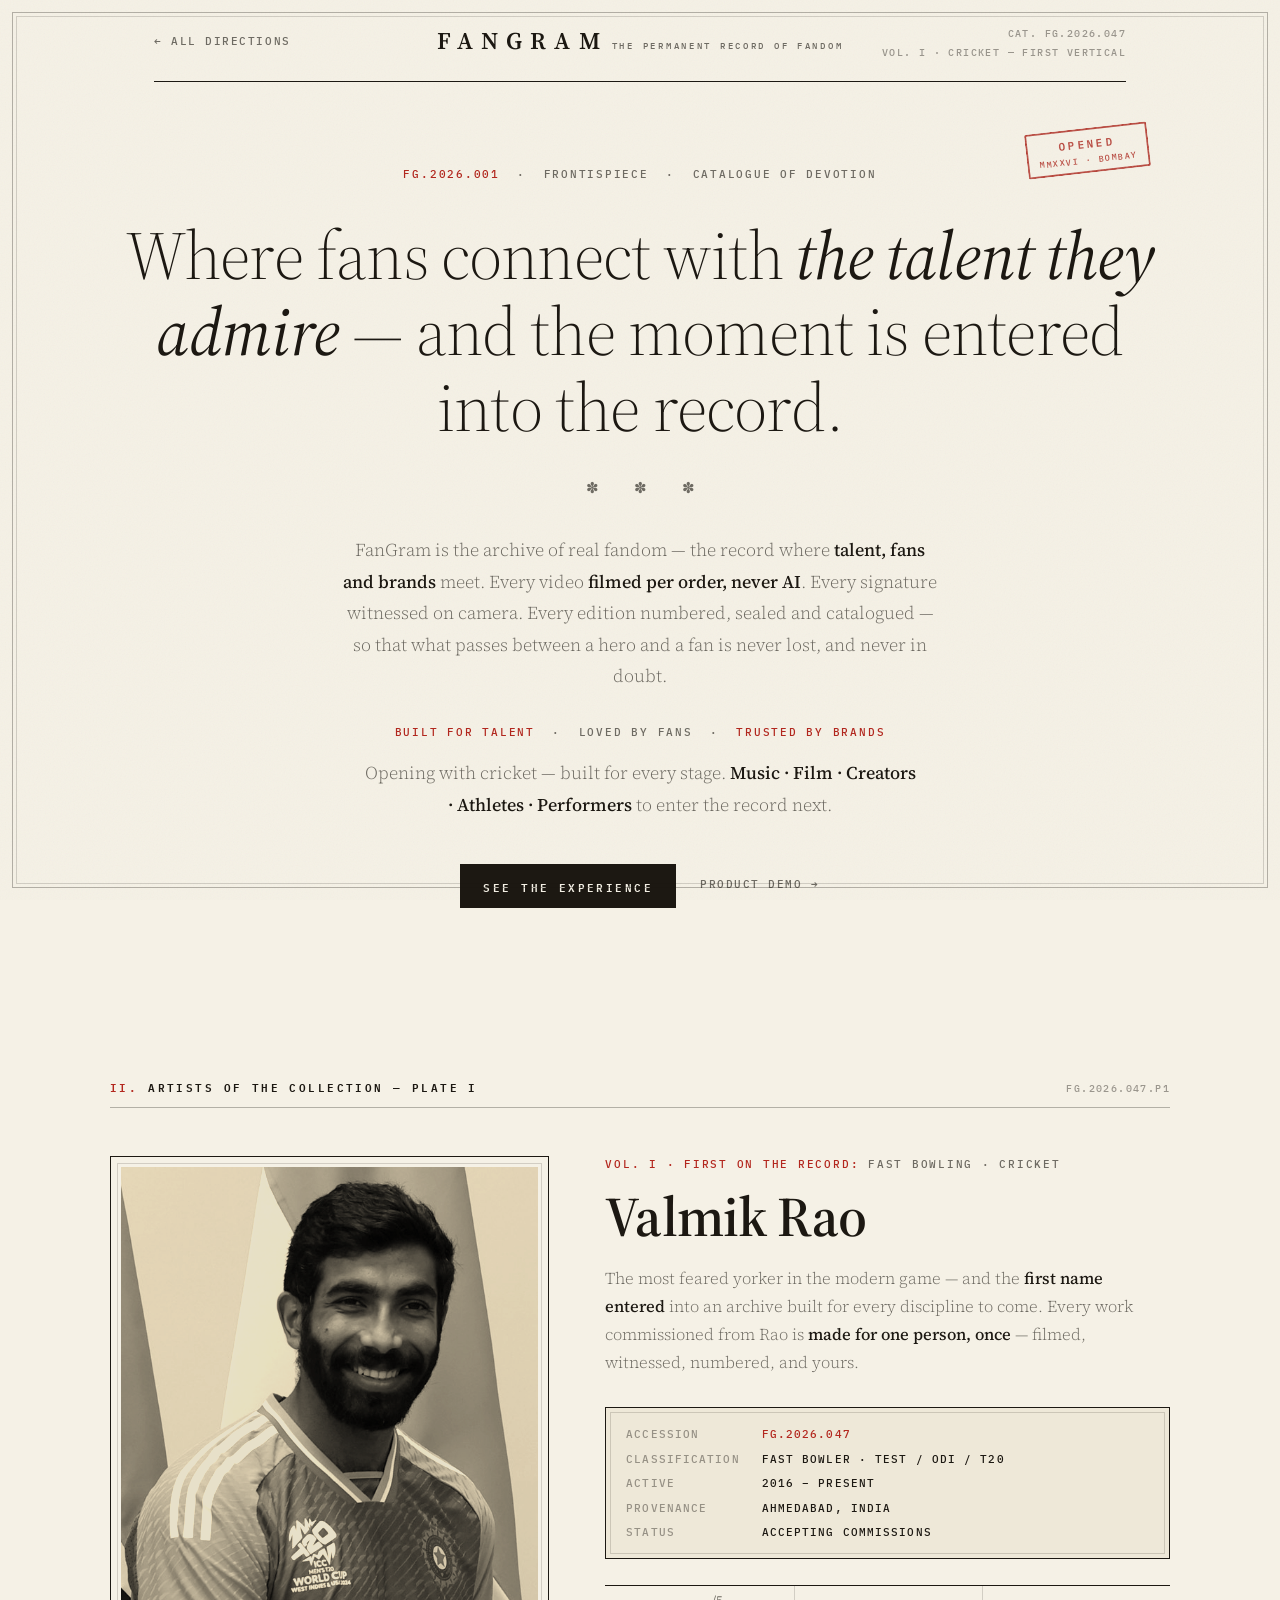
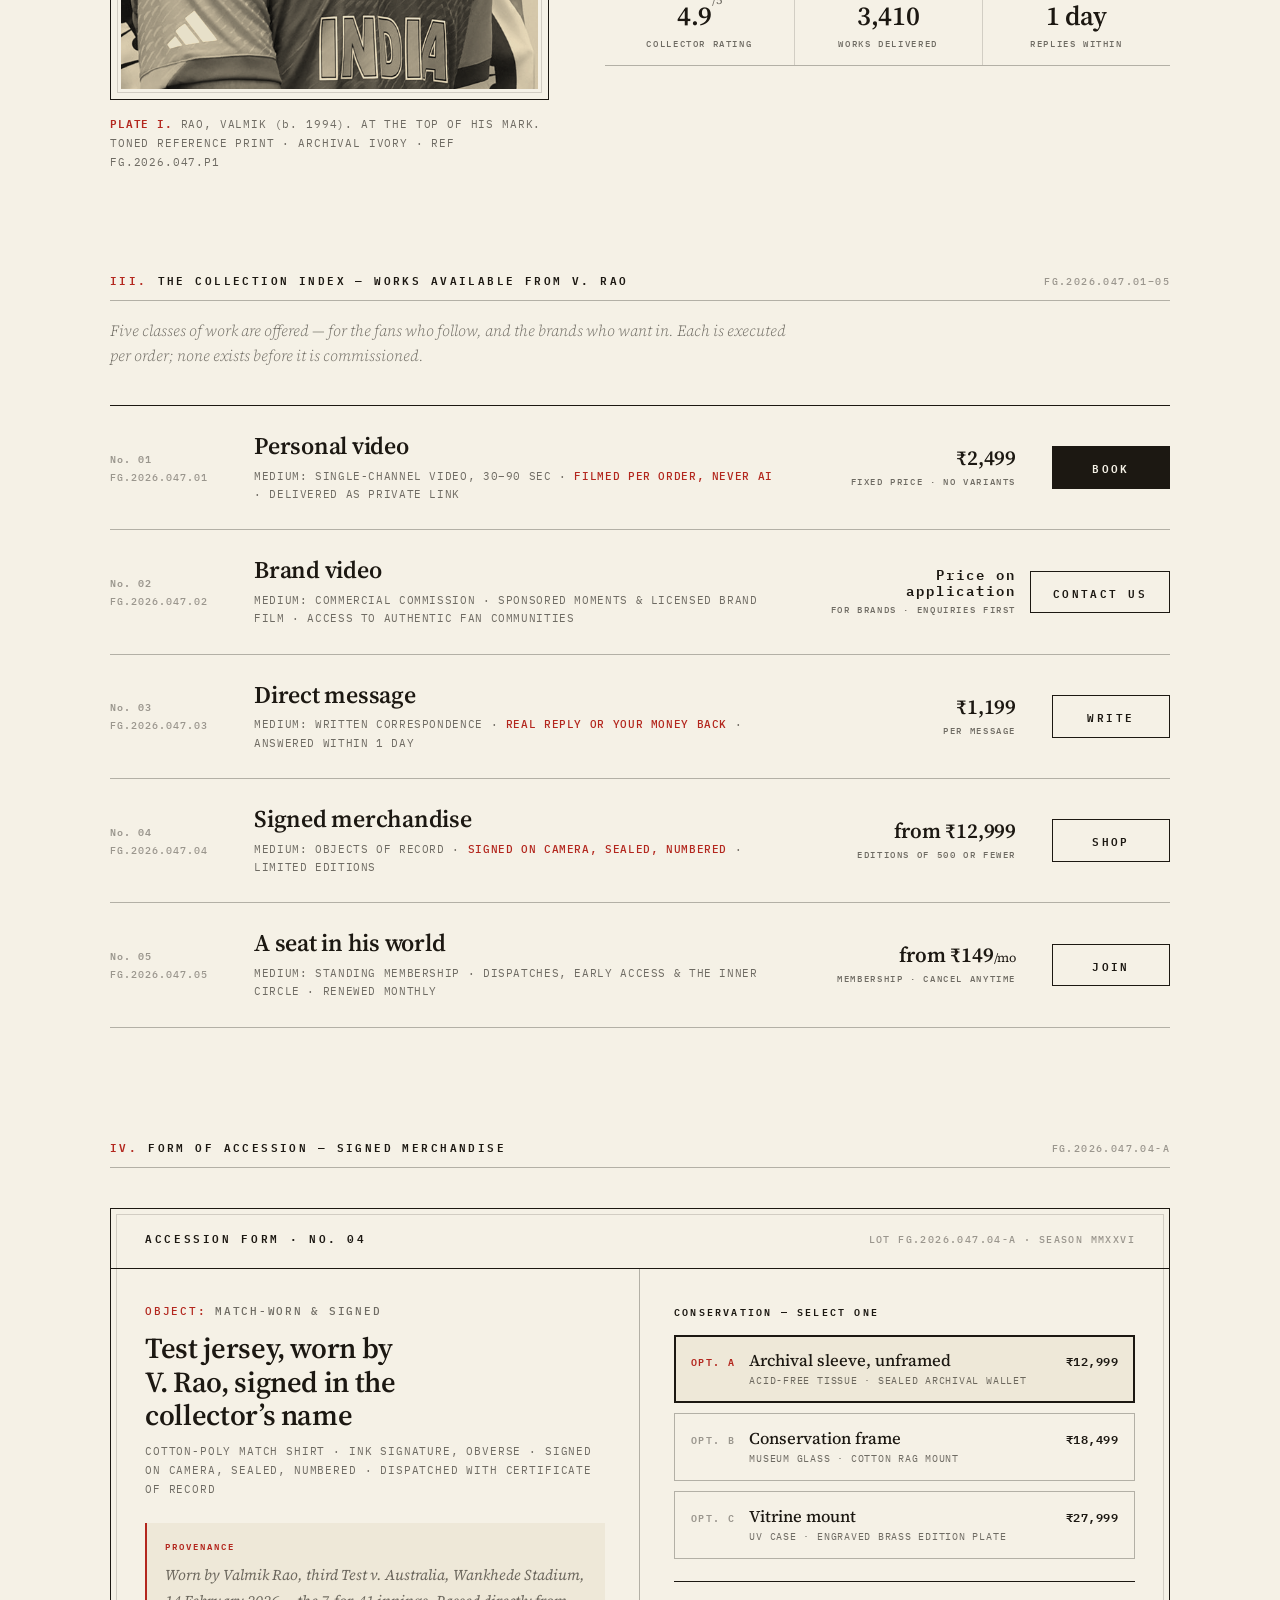
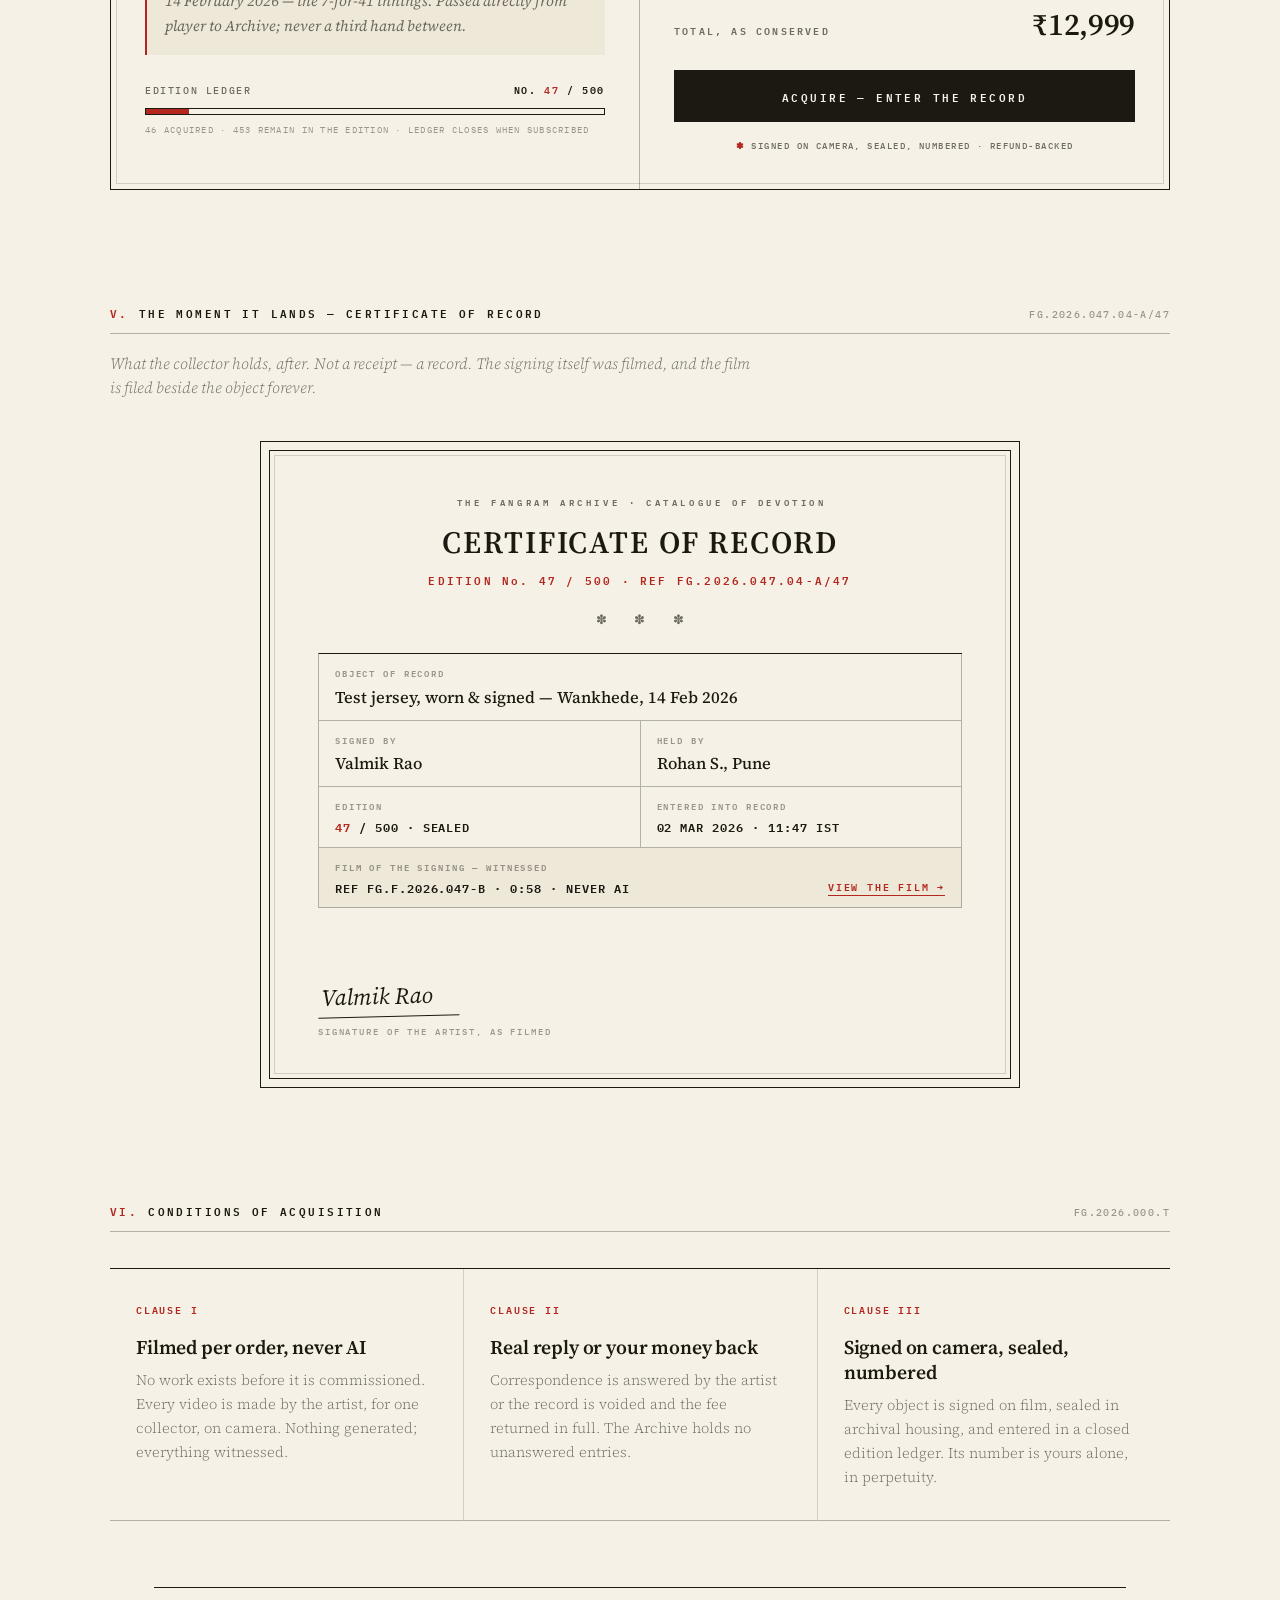
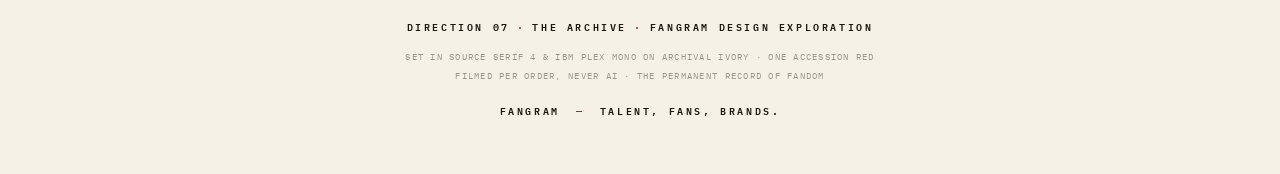
==== commit c8b8f103: "Bake the interactive product demo into all 12 directions, themed per world Every direction now has a" ====
--- a/archive.html
+++ b/archive.html
@@ -505,6 +505,10 @@
   <p class="fp-dek">FanGram is the archive of real fandom &mdash; the record where <strong>talent, fans and brands</strong> meet. Every video <strong>filmed per order, never AI</strong>. Every signature witnessed on camera. Every edition numbered, sealed and catalogued &mdash; so that what passes between a hero and a fan is never lost, and never in doubt.</p>
   <p class="meta" style="margin-top:32px"><span class="meta-red">Built for Talent</span> &nbsp;&middot;&nbsp; Loved by Fans &nbsp;&middot;&nbsp; <span class="meta-red">Trusted by Brands</span></p>
   <p class="fp-dek" style="max-width:31em;margin-top:16px">Opening with cricket &mdash; built for every stage. <strong>Music &middot; Film &middot; Creators &middot; Athletes &middot; Performers</strong> to enter the record next.</p>
+  <p style="margin-top:44px;display:flex;gap:24px;justify-content:center;align-items:center;flex-wrap:wrap">
+    <button type="button" class="btn btn-solid fgwt-open">See the experience</button>
+    <a href="#" class="back-link fgwt-open" style="justify-self:auto">Product demo &rarr;</a>
+  </p>
 </section>
 
 <!-- ══════════════ II. THE TALENT PLATE ══════════════ -->
@@ -872,5 +876,306 @@
   })();
 </script>
 
+<!-- ============================================================
+     FANGRAM PRODUCT DEMO — themeable, self-contained walkthrough.
+     Paste this whole block just before </body>. It is fully
+     namespaced (#fgwt, .fgwt-*, IIFE JS) so it never collides with
+     the host page. To make it feel native to THIS direction, edit
+     ONLY the THEME OVERRIDES variables below — colours, fonts,
+     radius, surface. The structure and JS must stay intact.
+     Add a trigger anywhere in the page: any element with
+     class="fgwt-open" opens the demo (e.g. a nav link or hero button).
+     ============================================================ -->
+<style>
+#fgwt{
+  /* ===== THEME OVERRIDES — Direction 07 · The Archive ===== */
+  --fgwt-ground: #1C1812;            /* ink — scrim tone behind the plate */
+  --fgwt-bg: #F5F1E6;                /* archival paper */
+  --fgwt-surface: #EEE8D8;           /* paper-deep — cards / phone plate */
+  --fgwt-surface2: #E7E0CC;          /* paper-shade — rows / insets */
+  --fgwt-ink: #1C1812;               /* primary ink */
+  --fgwt-mut: rgba(28,24,18,.62);    /* ink-60 — secondary */
+  --fgwt-faint: rgba(28,24,18,.42);  /* ink-40 — captions */
+  --fgwt-accent: #B3271E;            /* the one accession red */
+  --fgwt-accent-ink: #F5F1E6;        /* paper on red */
+  --fgwt-good: #586B3E;              /* aged ledger green — delivered */
+  --fgwt-line: rgba(28,24,18,.30);   /* the rule / hairline */
+  --fgwt-radius: 2px;                /* square archival seams */
+  --fgwt-font: 'IBM Plex Mono','Courier New',monospace;   /* system / label */
+  --fgwt-display: 'Source Serif 4',Georgia,serif;          /* headlines */
+  /* ================================================================= */
+  position: fixed; inset: 0; z-index: 9000; display: none;
+  font-family: var(--fgwt-font); color: var(--fgwt-ink);
+}
+#fgwt.on{ display: block; }
+#fgwt *{ box-sizing: border-box; }
+.fgwt-scrim{ position: absolute; inset: 0; background: color-mix(in srgb, var(--fgwt-ground) 82%, transparent); backdrop-filter: blur(6px); }
+.fgwt-modal{ position: relative; max-width: 1080px; margin: 3vh auto; height: 94vh; background: var(--fgwt-bg);
+  border: 1px solid var(--fgwt-line); border-radius: calc(var(--fgwt-radius) + 6px); overflow: hidden; display: flex; flex-direction: column; box-shadow: 0 40px 120px rgba(0,0,0,.5); }
+@media(max-width:560px){ .fgwt-modal{ margin: 0; height: 100vh; border-radius: 0; } }
+.fgwt-head{ display: flex; align-items: flex-start; justify-content: space-between; gap: 16px; padding: 22px 26px 14px; }
+.fgwt-eyebrow{ font-size: 11px; letter-spacing: .22em; text-transform: uppercase; color: var(--fgwt-accent); font-weight: 700; }
+.fgwt-title{ font-family: var(--fgwt-display); font-size: clamp(20px,2.6vw,30px); line-height: 1.1; margin-top: 8px; }
+.fgwt-x{ flex: none; background: var(--fgwt-surface); color: var(--fgwt-mut); border: 1px solid var(--fgwt-line); border-radius: 999px; width: 40px; height: 40px; font-size: 16px; cursor: pointer; }
+.fgwt-x:hover{ color: var(--fgwt-ink); }
+.fgwt-tabs{ display: flex; gap: 8px; flex-wrap: wrap; padding: 0 26px 14px; border-bottom: 1px solid var(--fgwt-line); }
+.fgwt-tab{ font: 600 12.5px/1 var(--fgwt-font); letter-spacing: .04em; text-transform: uppercase; padding: 11px 18px; border: 1px solid var(--fgwt-line); border-radius: 999px; background: transparent; color: var(--fgwt-mut); cursor: pointer; }
+.fgwt-tab.on{ background: var(--fgwt-ink); color: var(--fgwt-bg); border-color: var(--fgwt-ink); }
+.fgwt-body{ flex: 1; overflow-y: auto; padding: 22px 26px 30px; }
+.fgwt-steps{ display: flex; gap: 8px; flex-wrap: wrap; margin-bottom: 22px; }
+.fgwt-step{ display: inline-flex; align-items: center; gap: 8px; font: 600 12px var(--fgwt-font); padding: 8px 15px; border: 1px solid var(--fgwt-line); border-radius: 999px; background: var(--fgwt-surface); color: var(--fgwt-mut); cursor: pointer; }
+.fgwt-step.on{ border-color: var(--fgwt-accent); color: var(--fgwt-accent); }
+.fgwt-step i{ font-style: normal; opacity: .6; }
+.fgwt-split{ display: grid; grid-template-columns: 1fr 340px; gap: clamp(20px,4vw,52px); align-items: start; }
+@media(max-width:820px){ .fgwt-split{ grid-template-columns: 1fr; } .fgwt-phone{ margin: 0 auto; } }
+.fgwt-copy h3{ font-family: var(--fgwt-display); font-size: clamp(20px,2.4vw,28px); line-height: 1.12; margin-bottom: 12px; }
+.fgwt-copy p{ color: var(--fgwt-mut); font-size: 15px; line-height: 1.6; margin-bottom: 12px; max-width: 52ch; }
+.fgwt-note{ font-size: 12.5px; color: var(--fgwt-faint); }
+/* phone / screen */
+.fgwt-phone{ width: 340px; max-width: 100%; }
+.fgwt-screen{ background: var(--fgwt-surface); border: 1px solid var(--fgwt-line); border-radius: calc(var(--fgwt-radius) + 8px); overflow: hidden; min-height: 480px; padding: 16px; display: flex; flex-direction: column; gap: 8px; }
+.fgwt-cap{ font-size: 11px; letter-spacing: .12em; text-transform: uppercase; color: var(--fgwt-faint); }
+.fgwt-row{ display: flex; justify-content: space-between; gap: 10px; align-items: center; padding: 12px 4px; border-bottom: 1px solid var(--fgwt-line); font-size: 13.5px; }
+.fgwt-row b{ font-weight: 700; }
+.fgwt-row .fgwt-cta{ font: 700 11px var(--fgwt-font); text-transform: uppercase; letter-spacing: .06em; color: var(--fgwt-accent); border: 1px solid var(--fgwt-accent); border-radius: 999px; padding: 6px 12px; }
+.fgwt-hdr{ font-size: 12px; letter-spacing: .1em; text-transform: uppercase; color: var(--fgwt-faint); margin-top: 12px; padding-bottom: 4px; border-bottom: 1px solid var(--fgwt-line); }
+.fgwt-btn{ margin-top: auto; background: var(--fgwt-accent); color: var(--fgwt-accent-ink); border: 0; border-radius: var(--fgwt-radius); padding: 14px; font: 700 14px var(--fgwt-font); cursor: pointer; }
+.fgwt-tl{ list-style: none; margin: 6px 0; padding: 0; }
+.fgwt-tl li{ position: relative; padding: 9px 0 9px 24px; border-left: 1px solid var(--fgwt-line); margin-left: 6px; }
+.fgwt-tl li::before{ content:''; position: absolute; left: -5px; top: 15px; width: 9px; height: 9px; border-radius: 50%; background: var(--fgwt-surface2); border: 1px solid var(--fgwt-line); }
+.fgwt-tl li.done::before{ background: var(--fgwt-good); border-color: var(--fgwt-good); }
+.fgwt-tl li.now::before{ background: var(--fgwt-accent); border-color: var(--fgwt-accent); }
+.fgwt-tl b{ display: block; font-size: 13px; }
+.fgwt-tl span{ font-size: 11.5px; color: var(--fgwt-faint); }
+.fgwt-req{ border: 1px solid var(--fgwt-line); border-radius: var(--fgwt-radius); padding: 11px; margin-top: 8px; }
+.fgwt-req .fgwt-rh{ display: flex; justify-content: space-between; font-size: 13px; font-weight: 600; }
+.fgwt-req .fgwt-rn{ font-size: 12px; color: var(--fgwt-mut); margin: 5px 0; }
+.fgwt-mini{ font: 700 11px var(--fgwt-font); text-transform: uppercase; letter-spacing: .06em; padding: 6px 12px; border-radius: 999px; cursor: pointer; }
+.fgwt-mini.solid{ background: var(--fgwt-accent); color: var(--fgwt-accent-ink); border: 0; }
+.fgwt-mini.ghost{ background: transparent; color: var(--fgwt-mut); border: 1px solid var(--fgwt-line); }
+.fgwt-play{ height: 190px; border-radius: var(--fgwt-radius); background: var(--fgwt-surface2); display: grid; place-items: center; font-size: 30px; color: var(--fgwt-ink); }
+.fgwt-good{ color: var(--fgwt-good); }
+.fgwt-hide{ display: none !important; }
+@media(prefers-reduced-motion:reduce){ .fgwt-scrim{ backdrop-filter: none; } }
+/* ===== Archive polish — square plate seams, inner frame, paper grain ===== */
+.fgwt-modal,.fgwt-screen,.fgwt-tab,.fgwt-step,.fgwt-x,.fgwt-btn,.fgwt-mini,
+.fgwt-req,.fgwt-play,.fgwt-row .fgwt-cta{ border-radius: 2px; }
+.fgwt-screen{ position: relative; }
+.fgwt-screen::after{ content:""; position:absolute; inset:6px; border:1px solid var(--fgwt-line); opacity:.5; pointer-events:none; }
+.fgwt-modal::after{ content:""; position:absolute; inset:0; z-index:5; pointer-events:none;
+  opacity:.05; mix-blend-mode:multiply;
+  background-image:url('data:image/svg+xml;utf8,<svg xmlns="http://www.w3.org/2000/svg" width="180" height="180"><filter id="n"><feTurbulence type="fractalNoise" baseFrequency="0.75" numOctaves="2" stitchTiles="stitch"/></filter><rect width="180" height="180" filter="url(%23n)"/></svg>'); }
+@media(prefers-reduced-motion:reduce){ .fgwt-modal::after{ display:none; } }
+</style>
+
+<div id="fgwt" role="dialog" aria-modal="true" aria-label="FanGram product demo">
+  <div class="fgwt-scrim" data-fgwt-close></div>
+  <div class="fgwt-modal">
+    <div class="fgwt-head">
+      <div>
+        <p class="fgwt-eyebrow">Product demo · Phase 1</p>
+        <h2 class="fgwt-title">See the whole experience.</h2>
+      </div>
+      <button class="fgwt-x" data-fgwt-close aria-label="Close">✕</button>
+    </div>
+    <div class="fgwt-tabs" role="tablist">
+      <button class="fgwt-tab on" data-fgwt-tab="fan">1 · Fan experience</button>
+      <button class="fgwt-tab" data-fgwt-tab="talent">2 · Talent side</button>
+      <button class="fgwt-tab" data-fgwt-tab="dash">3 · Dashboards</button>
+    </div>
+    <div class="fgwt-body">
+
+      <!-- FAN -->
+      <div data-fgwt-panel="fan">
+        <div class="fgwt-steps">
+          <button class="fgwt-step on" data-fgwt-s="fan" data-i="0"><i>1</i> Talent page</button>
+          <button class="fgwt-step" data-fgwt-s="fan" data-i="1"><i>2</i> Book a video</button>
+          <button class="fgwt-step" data-fgwt-s="fan" data-i="2"><i>3</i> Track it</button>
+          <button class="fgwt-step" data-fgwt-s="fan" data-i="3"><i>4</i> Receive it</button>
+        </div>
+        <div class="fgwt-split" data-fgwt-view="fan-0">
+          <div class="fgwt-copy">
+            <h3>One page. Every offering. Pick, pay, get.</h3>
+            <p>The fan opens the talent's page and sees everything they offer, each with its own price and promise. No hunting, no "how much" — the whole menu, upfront.</p>
+            <p class="fgwt-note">Launching with cricket, built for every stage — talent, fans, brands.</p>
+          </div>
+          <div class="fgwt-phone"><div class="fgwt-screen">
+            <p class="fgwt-cap">Valmik Rao · ★ 4.9 (3,410) · replies in 1 day</p>
+            <div class="fgwt-row"><span>🎥 Personal video</span><b>₹2,499 · Book</b></div>
+            <div class="fgwt-row"><span>🏢 Brand video</span><b>Contact us</b></div>
+            <div class="fgwt-row"><span>💬 Direct message</span><b>₹1,199 · Write</b></div>
+            <div class="fgwt-row"><span>🏏 Signed merchandise</span><b>from ₹12,999 · Shop</b></div>
+            <div class="fgwt-row"><span>🎟️ A seat in their world</span><b>from ₹149/mo · Join</b></div>
+            <p class="fgwt-hdr">Why fans trust the page</p>
+            <div class="fgwt-row"><span>Filmed per order, never AI</span><b class="fgwt-good">✓</b></div>
+          </div></div>
+        </div>
+        <div class="fgwt-split fgwt-hide" data-fgwt-view="fan-1">
+          <div class="fgwt-copy">
+            <h3>Booked in under a minute.</h3>
+            <p>Pick the occasion, say who it's for, write up to 250 characters. Pay by UPI, card or netbanking — a fixed price, one-time, no mandate.</p>
+            <p class="fgwt-note">Filmed per order, delivered within 7 days or a full refund.</p>
+          </div>
+          <div class="fgwt-phone"><div class="fgwt-screen">
+            <p class="fgwt-cap">Personal video · Valmik Rao</p>
+            <div class="fgwt-row"><span>For</span><b>Rohan</b></div>
+            <div class="fgwt-row"><span>Occasion</span><b>A birthday</b></div>
+            <p class="fgwt-note" style="padding:6px 0">"He has watched you since the trials. Tell him to keep going…"</p>
+            <div class="fgwt-row"><span>Total, once</span><b>₹2,499</b></div>
+            <button class="fgwt-btn">Pay ₹2,499</button>
+          </div></div>
+        </div>
+        <div class="fgwt-split fgwt-hide" data-fgwt-view="fan-2">
+          <div class="fgwt-copy">
+            <h3>Then it tracks itself.</h3>
+            <p>A status page and a notification at every move. If day 7 arrives without delivery, the refund fires on its own — the guarantee is code, not customer service.</p>
+          </div>
+          <div class="fgwt-phone"><div class="fgwt-screen">
+            <p class="fgwt-cap">Order #FG-2214 · Personal video</p>
+            <ul class="fgwt-tl">
+              <li class="done"><b>Booked</b><span>today, 6:12 pm · ₹2,499 paid</span></li>
+              <li class="done"><b>In Valmik's queue</b><span>records in batches</span></li>
+              <li class="now"><b>Recording</b><span>you'll hear the moment it's done</span></li>
+              <li><b>Quality check</b><span>played back once before it ships</span></li>
+              <li><b>Delivered</b><span>in-app + shareable link</span></li>
+            </ul>
+            <p class="fgwt-note">Day 7 without delivery = automatic full refund.</p>
+          </div></div>
+        </div>
+        <div class="fgwt-split fgwt-hide" data-fgwt-view="fan-3">
+          <div class="fgwt-copy">
+            <h3>Delivery is a moment, not a file.</h3>
+            <p>It lands in-app with a shareable link — built to be forwarded to the family group chat within the minute. Watch, share, download, tip, or book the next one.</p>
+          </div>
+          <div class="fgwt-phone"><div class="fgwt-screen">
+            <div class="fgwt-play">▶</div>
+            <p class="fgwt-cap">For Rohan · A birthday · 0:42</p>
+            <p class="fgwt-note">"Rohan! Valmik here. Your dad told me about the trials…"</p>
+            <div style="display:flex;gap:8px;margin-top:8px;flex-wrap:wrap">
+              <button class="fgwt-mini ghost">Share the link</button>
+              <button class="fgwt-mini ghost">Download</button>
+              <button class="fgwt-mini solid">Book another</button>
+            </div>
+          </div></div>
+        </div>
+      </div>
+
+      <!-- TALENT -->
+      <div class="fgwt-hide" data-fgwt-panel="talent">
+        <div class="fgwt-steps">
+          <button class="fgwt-step on" data-fgwt-s="talent" data-i="0"><i>1</i> The queue</button>
+          <button class="fgwt-step" data-fgwt-s="talent" data-i="1"><i>2</i> Record</button>
+          <button class="fgwt-step" data-fgwt-s="talent" data-i="2"><i>3</i> Deliver</button>
+        </div>
+        <div class="fgwt-split" data-fgwt-view="talent-0">
+          <div class="fgwt-copy">
+            <h3>Requests arrive as a queue, not a flood.</h3>
+            <p>Every order is a card: who it's for, the occasion, the exact words, the money, the clock. Accept or pass — a pass refunds instantly. Clear five in one sitting.</p>
+          </div>
+          <div class="fgwt-phone"><div class="fgwt-screen">
+            <p class="fgwt-cap">Requests · 3 due this week · worth ₹7,497</p>
+            <div class="fgwt-req"><div class="fgwt-rh"><span>For Rohan</span><span>₹2,499</span></div><p class="fgwt-rn">A birthday · "watched you since the trials"</p><div style="display:flex;gap:6px;justify-content:flex-end"><button class="fgwt-mini ghost">Pass</button><button class="fgwt-mini solid">Accept</button></div></div>
+            <div class="fgwt-req"><div class="fgwt-rh"><span>For Coach Salvi</span><span>₹2,499</span></div><p class="fgwt-rn">A farewell · 30 years of the academy</p></div>
+          </div></div>
+        </div>
+        <div class="fgwt-split fgwt-hide" data-fgwt-view="talent-1">
+          <div class="fgwt-copy">
+            <h3>The edit kit is small on purpose.</h3>
+            <p>Record. Retake. Trim the ends. Send — plus automatic captions and light/audio cleanup. No timeline editor: raw is the product, and a talent clears the queue in minutes.</p>
+          </div>
+          <div class="fgwt-phone"><div class="fgwt-screen">
+            <p class="fgwt-cap">Pinned brief · Rohan (ROH-hun) · birthday</p>
+            <div class="fgwt-play">●</div>
+            <div class="fgwt-row"><span>Auto-captions</span><b>EN + हिन्दी ✓</b></div>
+            <div class="fgwt-row"><span>Light + audio</span><b>cleaned ✓</b></div>
+            <div style="display:flex;gap:8px;margin-top:8px"><button class="fgwt-mini ghost">↺ Retake</button><button class="fgwt-mini solid">Approve &amp; send</button></div>
+          </div></div>
+        </div>
+        <div class="fgwt-split fgwt-hide" data-fgwt-view="talent-2">
+          <div class="fgwt-copy">
+            <h3>Sent — and paid like work.</h3>
+            <p>The video ships, the earning is credited, the queue moves on. Paid direct messages work the same way: a separate moderated inbox, a real reply in the window, or the fan's money returns.</p>
+          </div>
+          <div class="fgwt-phone"><div class="fgwt-screen">
+            <p class="fgwt-cap">Delivered to Rohan</p>
+            <div class="fgwt-row"><span>Credited</span><b class="fgwt-good">₹2,499</b></div>
+            <div class="fgwt-row"><span>Next payout</span><b>Friday · auto</b></div>
+            <div class="fgwt-row"><span>Queue</span><b>2 left</b></div>
+            <p class="fgwt-hdr">The Direct Line</p>
+            <div class="fgwt-row"><span>Isha · ₹1,199 · moderated ✓</span><b>Reply</b></div>
+          </div></div>
+        </div>
+      </div>
+
+      <!-- DASHBOARDS -->
+      <div class="fgwt-hide" data-fgwt-panel="dash">
+        <div class="fgwt-steps">
+          <button class="fgwt-step on" data-fgwt-s="dash" data-i="0"><i>🎟</i> Fan logs in</button>
+          <button class="fgwt-step" data-fgwt-s="dash" data-i="1"><i>★</i> Talent logs in</button>
+        </div>
+        <div class="fgwt-split" data-fgwt-view="dash-0">
+          <div class="fgwt-copy">
+            <h3>The fan's home is their record of devotion.</h3>
+            <p>Orders and live statuses, replies on the Direct Line, their seat and when it renews, their Fan IQ standing and place on the Wall — everything they own, one screen.</p>
+          </div>
+          <div class="fgwt-phone"><div class="fgwt-screen">
+            <p class="fgwt-cap">Good evening, Aarav</p>
+            <div class="fgwt-row"><span>Pavilion seat</span><b>renews 12 Aug</b></div>
+            <p class="fgwt-hdr">Your orders</p>
+            <div class="fgwt-row"><span>▶ Personal video · Valmik</span><b class="fgwt-good">Delivered</b></div>
+            <div class="fgwt-row"><span>✉ Direct message · Ozair</span><b class="fgwt-good">Replied</b></div>
+            <div class="fgwt-row"><span>🏏 Signed merch · Thanvi</span><b>Shipped</b></div>
+          </div></div>
+        </div>
+        <div class="fgwt-split fgwt-hide" data-fgwt-view="dash-1">
+          <div class="fgwt-copy">
+            <h3>The talent's home is a business they run in minutes.</h3>
+            <p>The queue and its clock, the month's earnings and Friday's auto-payout, seats and their trend, and the controls: reply window, rates, and a pause that works.</p>
+          </div>
+          <div class="fgwt-phone"><div class="fgwt-screen">
+            <p class="fgwt-cap">Morning, Valmik</p>
+            <div class="fgwt-row"><span>This month</span><b>₹1,84,300</b></div>
+            <div class="fgwt-row"><span>Next payout</span><b>Friday · auto</b></div>
+            <div class="fgwt-row"><span>Seats</span><b>2,310 · ↑ 6%</b></div>
+            <p class="fgwt-hdr">Controls</p>
+            <div class="fgwt-row"><span>Reply window</span><b>1 day · change</b></div>
+            <div class="fgwt-row"><span>Video rate</span><b>₹2,499 · raise</b></div>
+          </div></div>
+        </div>
+      </div>
+
+    </div>
+  </div>
+</div>
+
+<script>
+(function(){
+  var root = document.getElementById('fgwt');
+  if(!root) return;
+  function open(){ root.classList.add('on'); document.documentElement.style.overflow='hidden'; }
+  function close(){ root.classList.remove('on'); document.documentElement.style.overflow=''; }
+  document.querySelectorAll('.fgwt-open').forEach(function(b){ b.addEventListener('click', function(e){ e.preventDefault(); open(); }); });
+  root.querySelectorAll('[data-fgwt-close]').forEach(function(b){ b.addEventListener('click', close); });
+  document.addEventListener('keydown', function(e){ if(e.key==='Escape') close(); });
+  // tabs
+  root.querySelectorAll('[data-fgwt-tab]').forEach(function(t){
+    t.addEventListener('click', function(){
+      var name = t.getAttribute('data-fgwt-tab');
+      root.querySelectorAll('[data-fgwt-tab]').forEach(function(x){ x.classList.toggle('on', x===t); });
+      root.querySelectorAll('[data-fgwt-panel]').forEach(function(p){ p.classList.toggle('fgwt-hide', p.getAttribute('data-fgwt-panel')!==name); });
+    });
+  });
+  // steps
+  root.querySelectorAll('[data-fgwt-s]').forEach(function(s){
+    s.addEventListener('click', function(){
+      var grp = s.getAttribute('data-fgwt-s'), i = s.getAttribute('data-i');
+      root.querySelectorAll('[data-fgwt-s="'+grp+'"]').forEach(function(x){ x.classList.toggle('on', x===s); });
+      root.querySelectorAll('[data-fgwt-view^="'+grp+'-"]').forEach(function(v){ v.classList.toggle('fgwt-hide', v.getAttribute('data-fgwt-view')!==grp+'-'+i); });
+    });
+  });
+})();
+</script>
+<!-- ===== END FANGRAM PRODUCT DEMO ===== -->
+
 </body>
 </html>
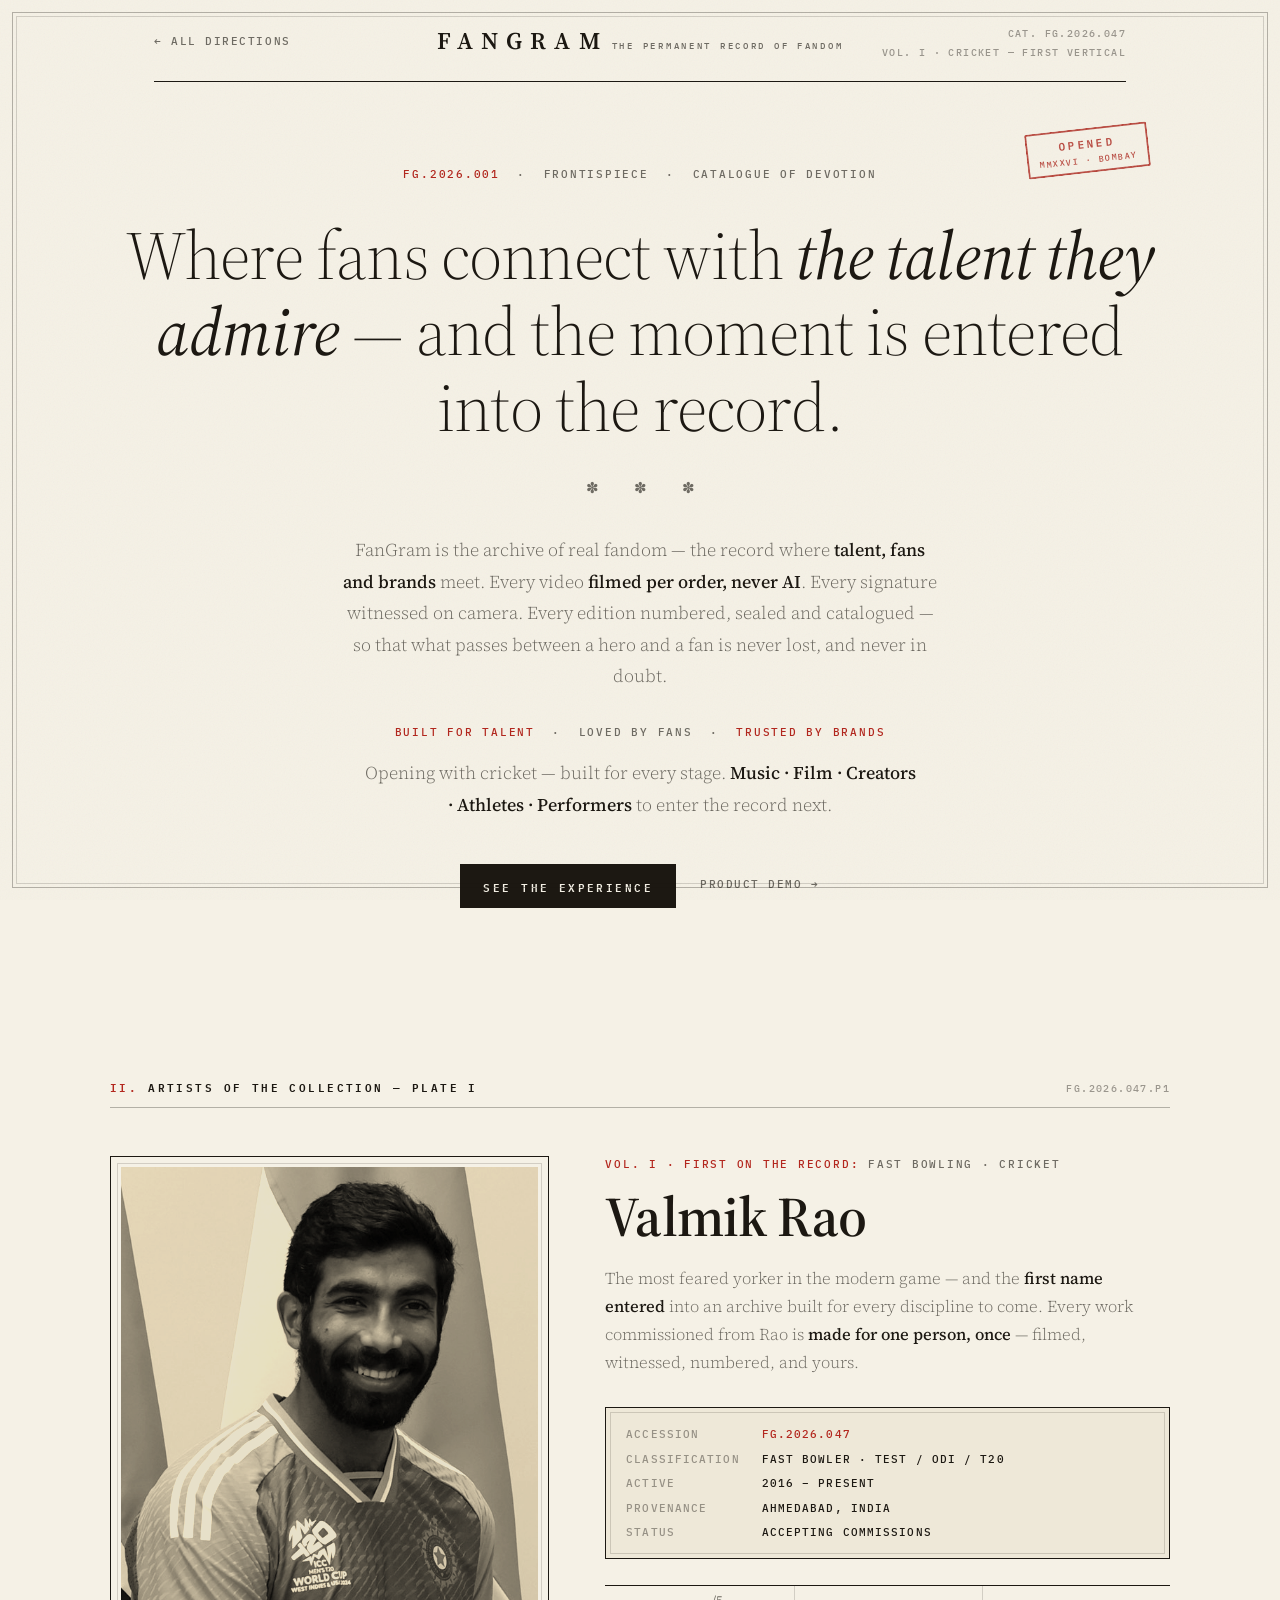
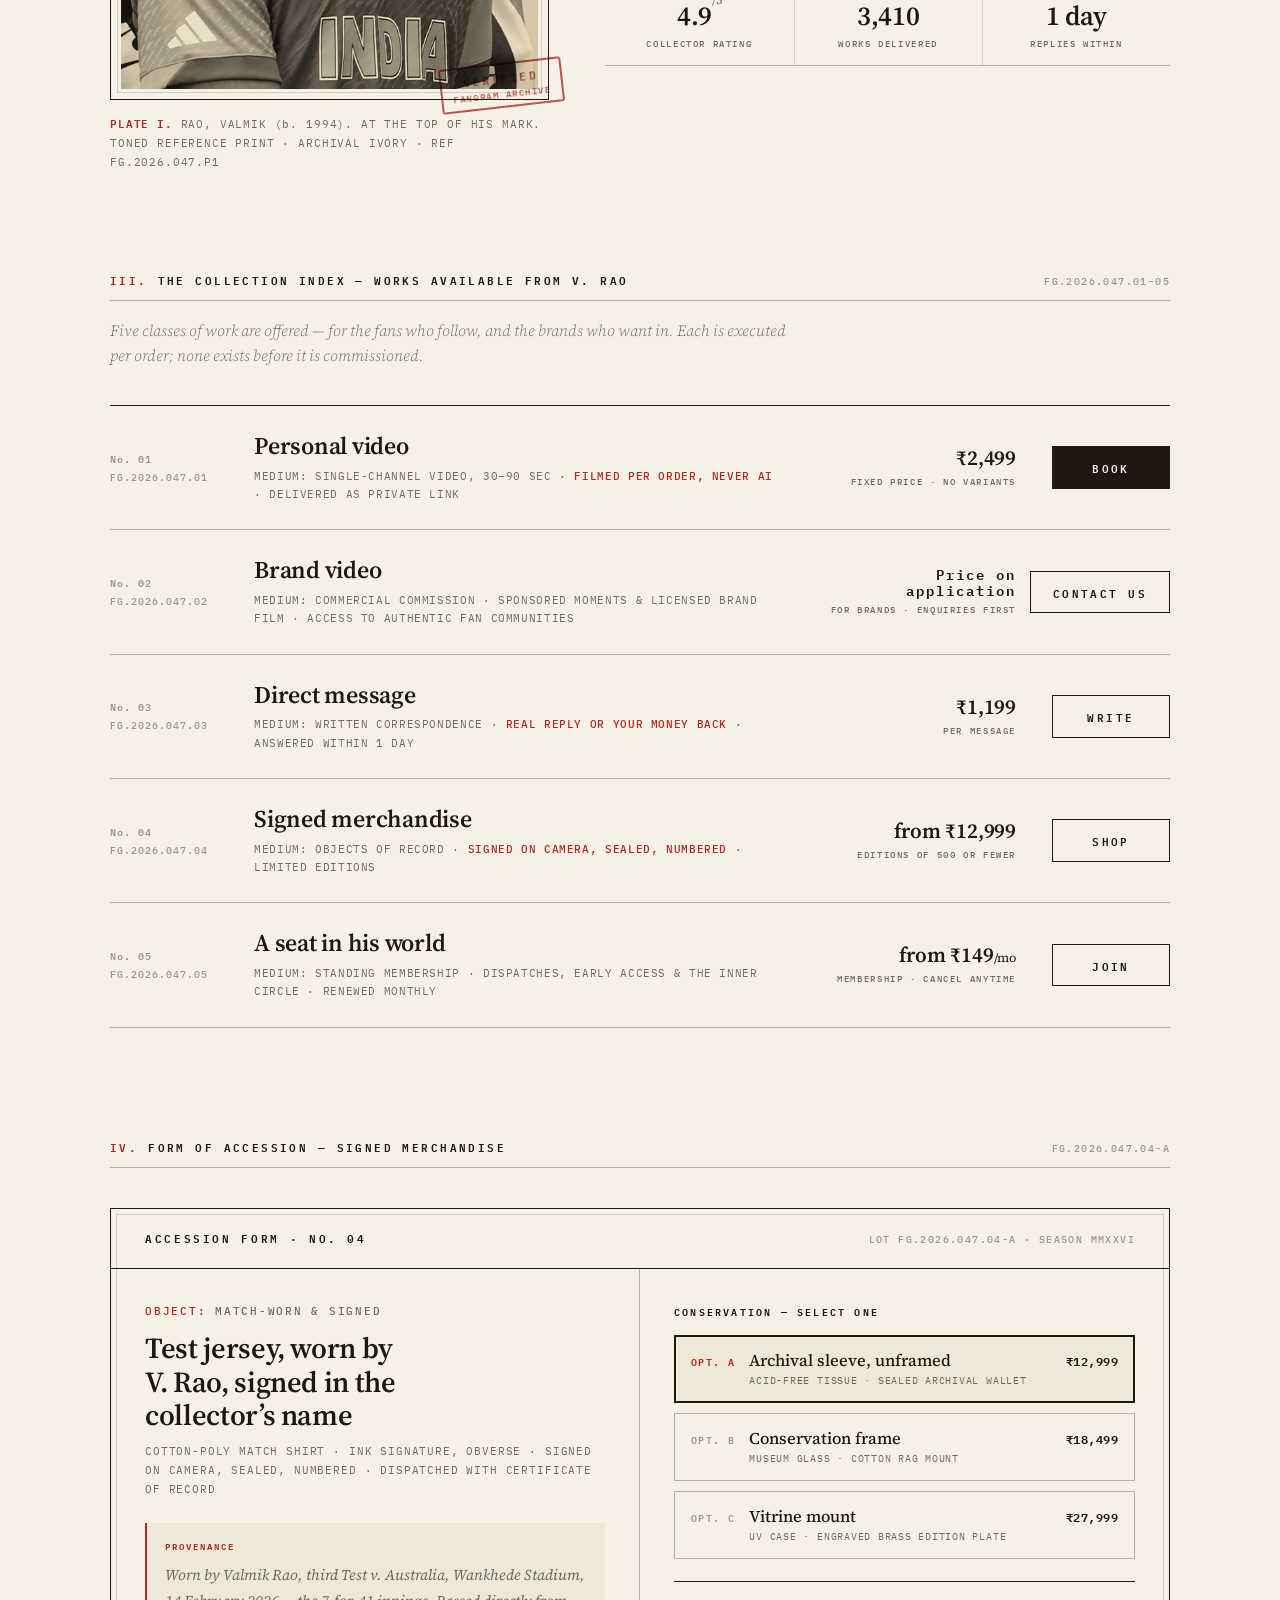
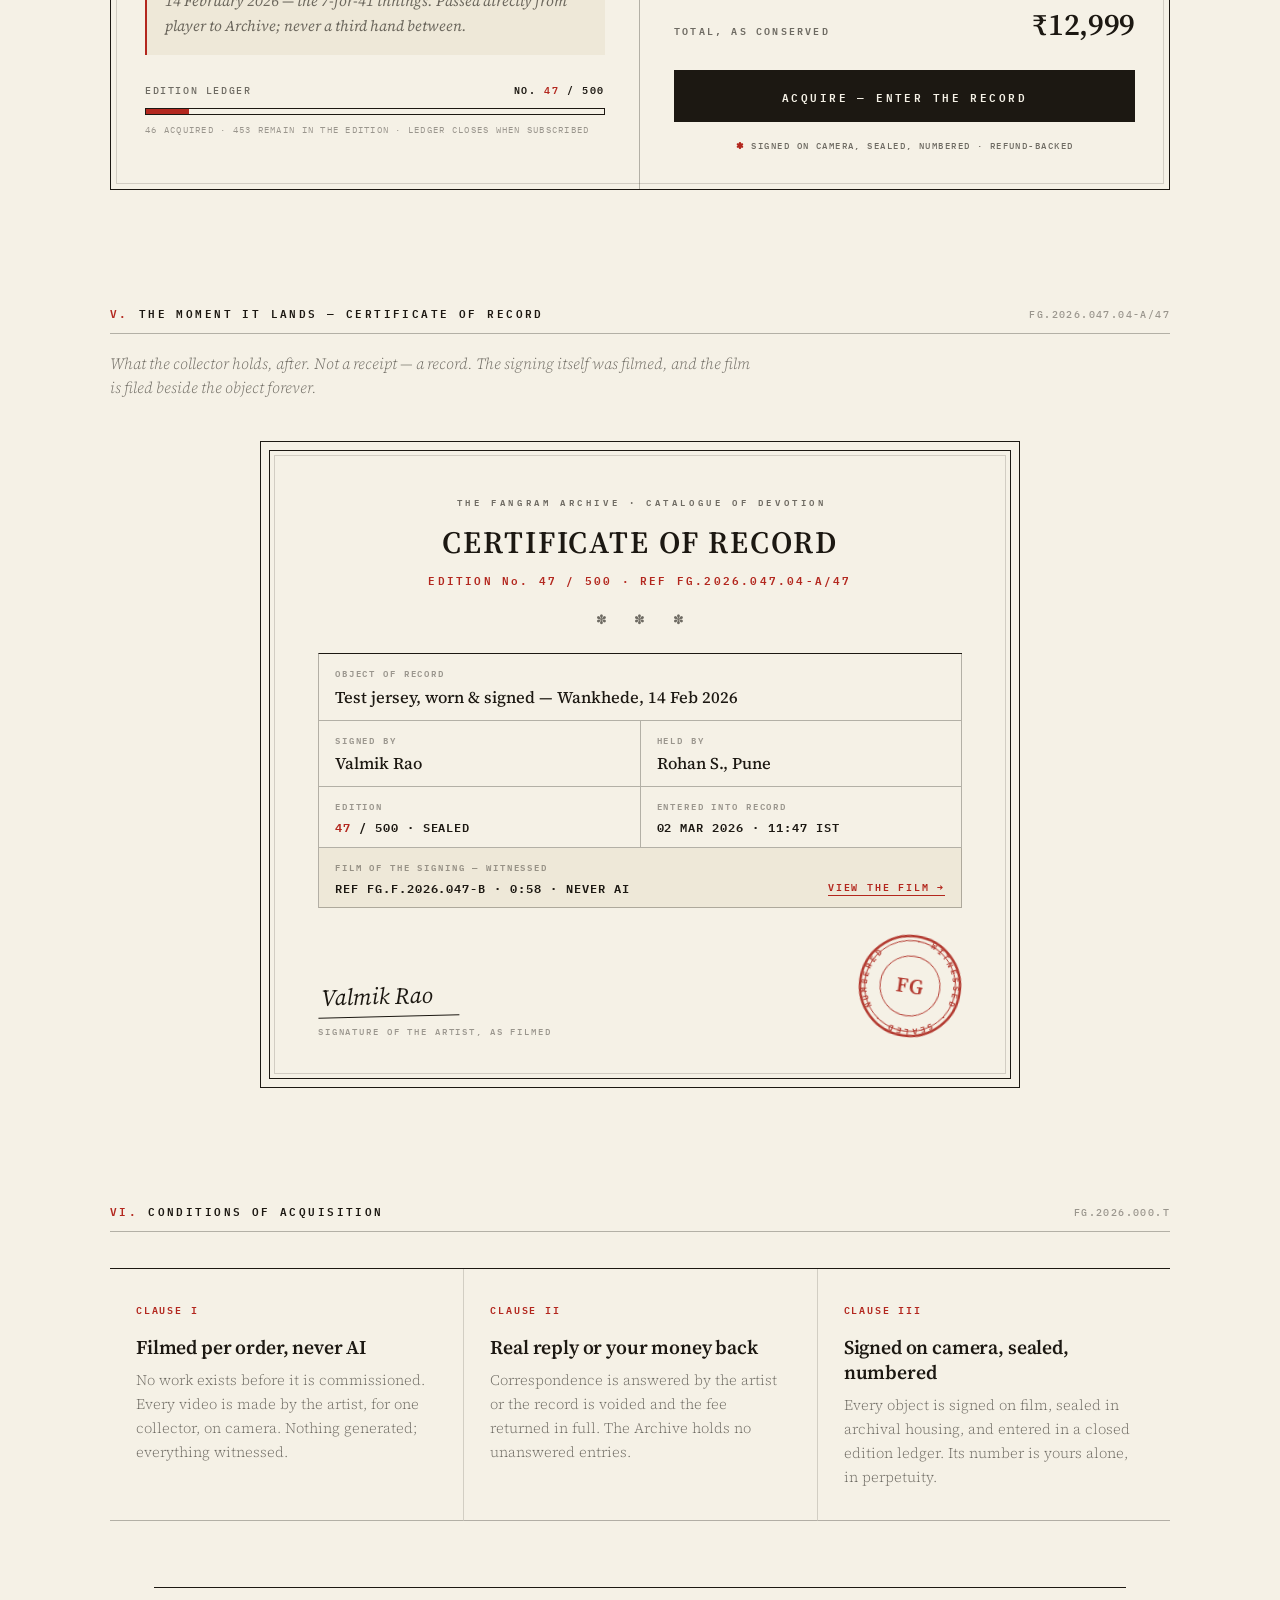
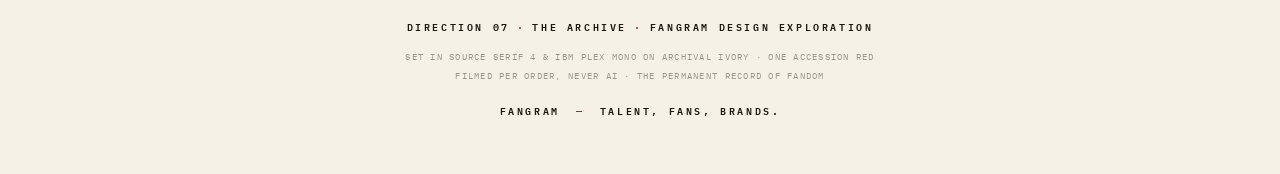
==== commit 3f3e3ea5: "Dedicated fan + talent dashboards in all 12 directions Upgraded the demo's Dashboards tab from a com" ====
--- a/archive.html
+++ b/archive.html
@@ -1110,36 +1110,59 @@
       <!-- DASHBOARDS -->
       <div class="fgwt-hide" data-fgwt-panel="dash">
         <div class="fgwt-steps">
-          <button class="fgwt-step on" data-fgwt-s="dash" data-i="0"><i>🎟</i> Fan logs in</button>
-          <button class="fgwt-step" data-fgwt-s="dash" data-i="1"><i>★</i> Talent logs in</button>
+          <button class="fgwt-step on" data-fgwt-s="dash" data-i="0"><i>🎟</i> Fan dashboard</button>
+          <button class="fgwt-step" data-fgwt-s="dash" data-i="1"><i>★</i> Talent dashboard</button>
         </div>
         <div class="fgwt-split" data-fgwt-view="dash-0">
           <div class="fgwt-copy">
             <h3>The fan's home is their record of devotion.</h3>
-            <p>Orders and live statuses, replies on the Direct Line, their seat and when it renews, their Fan IQ standing and place on the Wall — everything they own, one screen.</p>
+            <p>A dedicated dashboard: every order and its live status, replies on the Direct Line, the seats they hold and when they renew, and their standing — Fan IQ and their place on the Wall. Everything they own, one screen.</p>
+            <p class="fgwt-note">Their proof of being a real one, kept somewhere that counts.</p>
           </div>
           <div class="fgwt-phone"><div class="fgwt-screen">
-            <p class="fgwt-cap">Good evening, Aarav</p>
-            <div class="fgwt-row"><span>Pavilion seat</span><b>renews 12 Aug</b></div>
+            <p class="fgwt-cap">Good evening, Aarav · member since Jun 2026</p>
+            <div style="display:flex;gap:8px;margin:2px 0 4px">
+              <div style="flex:1;border:1px solid var(--fgwt-line);border-radius:12px;padding:9px 11px;background:var(--fgwt-surface2)"><div style="font-size:17px;font-weight:800">1,240</div><div class="fgwt-cap">Fan IQ</div></div>
+              <div style="flex:1;border:1px solid var(--fgwt-line);border-radius:12px;padding:9px 11px;background:var(--fgwt-surface2)"><div style="font-size:17px;font-weight:800">#78</div><div class="fgwt-cap">On the Wall</div></div>
+              <div style="flex:1;border:1px solid var(--fgwt-line);border-radius:12px;padding:9px 11px;background:var(--fgwt-surface2)"><div style="font-size:17px;font-weight:800">2</div><div class="fgwt-cap">Seats</div></div>
+            </div>
             <p class="fgwt-hdr">Your orders</p>
             <div class="fgwt-row"><span>▶ Personal video · Valmik</span><b class="fgwt-good">Delivered</b></div>
             <div class="fgwt-row"><span>✉ Direct message · Ozair</span><b class="fgwt-good">Replied</b></div>
-            <div class="fgwt-row"><span>🏏 Signed merch · Thanvi</span><b>Shipped</b></div>
+            <div class="fgwt-row"><span>🏏 Signed merch · Thanvi</span><b>Shipped · Thu</b></div>
+            <p class="fgwt-hdr">Your seats</p>
+            <div class="fgwt-row"><span>🎟️ Pavilion · Valmik</span><b>renews 12 Aug</b></div>
+            <div class="fgwt-row"><span>🎟️ Members' Stand · Ozair</span><b>renews 3 Sep</b></div>
+            <p class="fgwt-hdr">This week in your world</p>
+            <div class="fgwt-row"><span>Valmik's monthly exclusive</span><b class="fgwt-good">New</b></div>
+            <div class="fgwt-row"><span>Members' Drop · Fri 7pm</span><b>Remind me</b></div>
           </div></div>
         </div>
         <div class="fgwt-split fgwt-hide" data-fgwt-view="dash-1">
           <div class="fgwt-copy">
             <h3>The talent's home is a business they run in minutes.</h3>
-            <p>The queue and its clock, the month's earnings and Friday's auto-payout, seats and their trend, and the controls: reply window, rates, and a pause that works.</p>
+            <p>A dedicated dashboard: the request queue and its clock, the month's earnings and Friday's automatic payout, seats and their trend, and the controls — reply window, per-offering rates, and a pause that actually works.</p>
+            <p class="fgwt-note">A dignified line to the people who love you, owned by you.</p>
           </div>
           <div class="fgwt-phone"><div class="fgwt-screen">
             <p class="fgwt-cap">Morning, Valmik</p>
+            <div style="display:flex;gap:8px;margin:2px 0 4px">
+              <div style="flex:1;border:1px solid var(--fgwt-line);border-radius:12px;padding:9px 11px;background:var(--fgwt-surface2)"><div style="font-size:16px;font-weight:800">₹1.84L</div><div class="fgwt-cap">this month</div></div>
+              <div style="flex:1;border:1px solid var(--fgwt-line);border-radius:12px;padding:9px 11px;background:var(--fgwt-surface2)"><div style="font-size:16px;font-weight:800">2,310</div><div class="fgwt-cap">seats ↑ 6%</div></div>
+              <div style="flex:1;border:1px solid var(--fgwt-line);border-radius:12px;padding:9px 11px;background:var(--fgwt-surface2)"><div style="font-size:16px;font-weight:800">5</div><div class="fgwt-cap">to fulfil</div></div>
+            </div>
+            <p class="fgwt-hdr">Your queue</p>
+            <div class="fgwt-row"><span>🎥 Videos due</span><b>3 · worth ₹7,497</b></div>
+            <div class="fgwt-row"><span>💬 Direct Line open</span><b>2 · reply by tonight</b></div>
+            <div class="fgwt-row"><span>🏏 Merch to sign</span><b>1 · edition 47/500</b></div>
+            <p class="fgwt-hdr">Earnings</p>
             <div class="fgwt-row"><span>This month</span><b>₹1,84,300</b></div>
-            <div class="fgwt-row"><span>Next payout</span><b>Friday · auto</b></div>
-            <div class="fgwt-row"><span>Seats</span><b>2,310 · ↑ 6%</b></div>
+            <div class="fgwt-row"><span>Pending, clears Fri</span><b>₹22,900</b></div>
+            <div class="fgwt-row"><span>Next payout</span><b class="fgwt-good">Friday · auto</b></div>
             <p class="fgwt-hdr">Controls</p>
             <div class="fgwt-row"><span>Reply window</span><b>1 day · change</b></div>
             <div class="fgwt-row"><span>Video rate</span><b>₹2,499 · raise</b></div>
+            <div class="fgwt-row"><span>Pause new requests</span><b>Off</b></div>
           </div></div>
         </div>
       </div>
